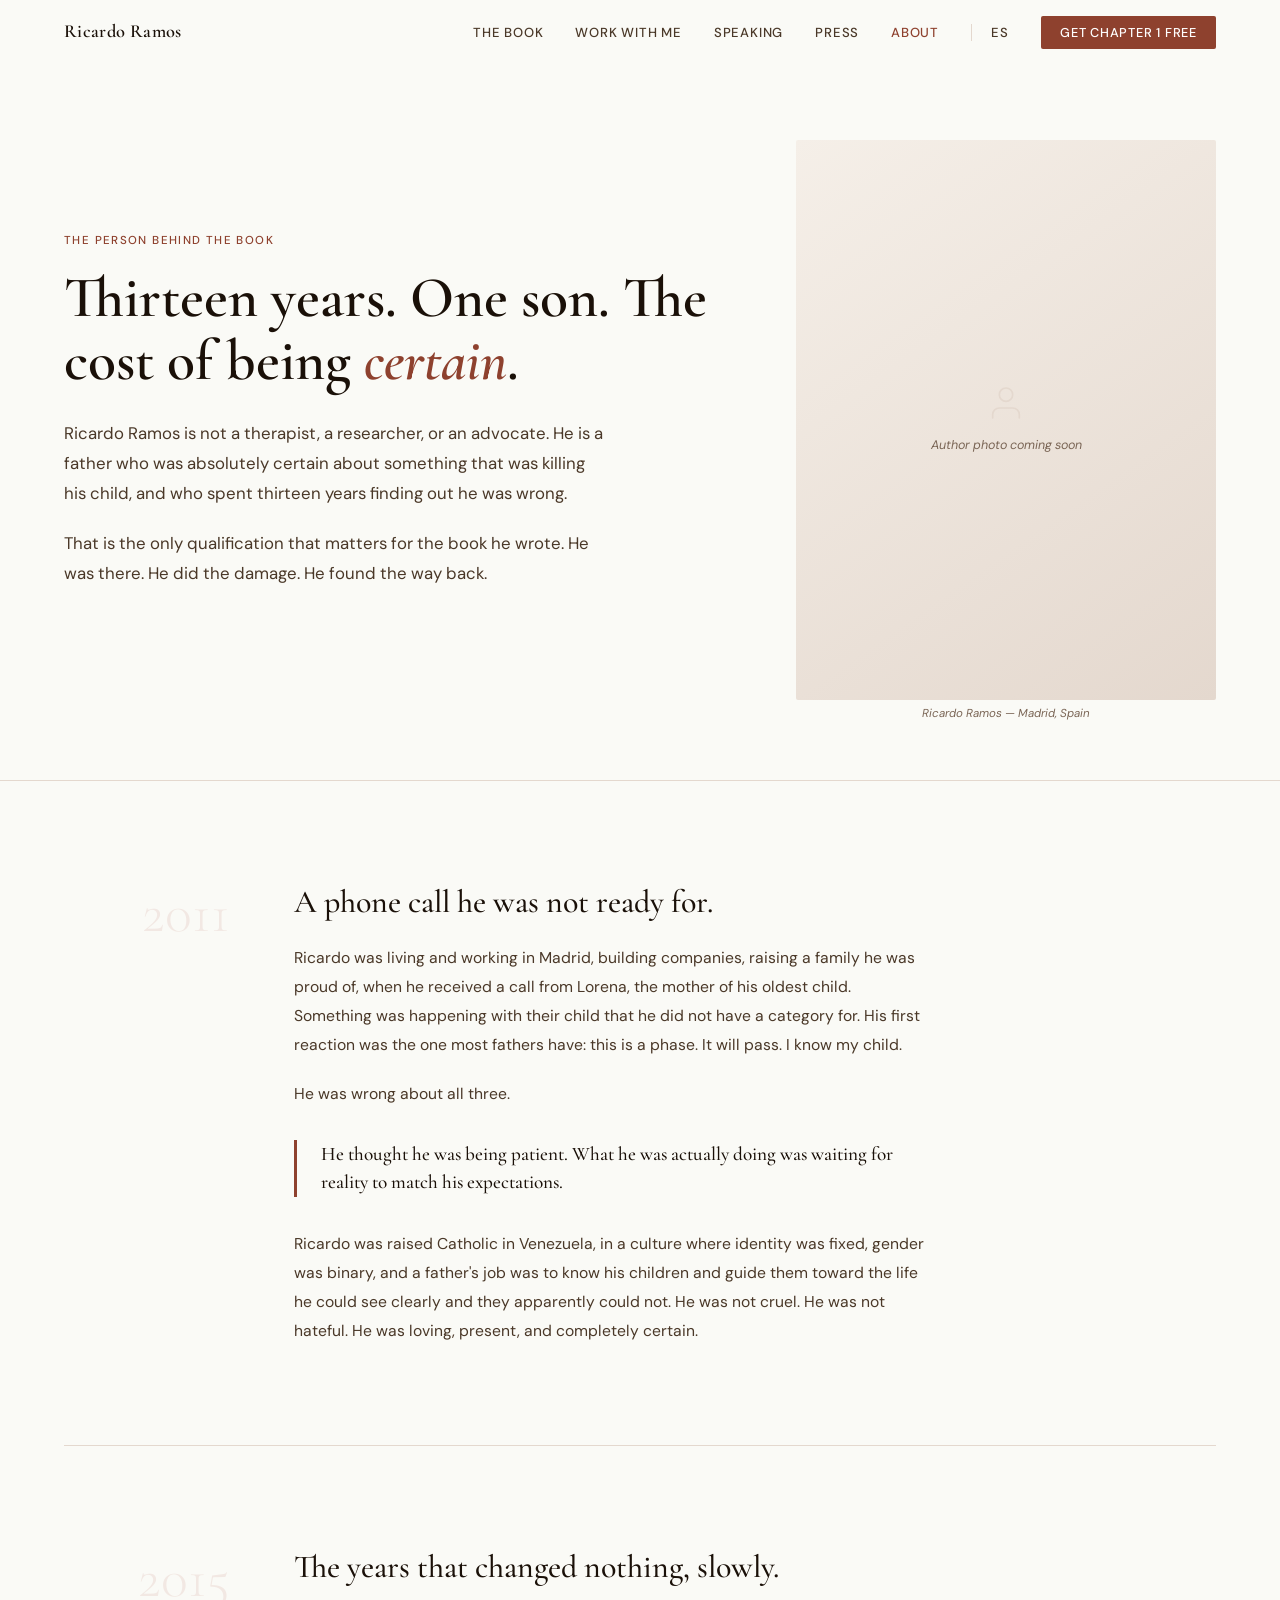
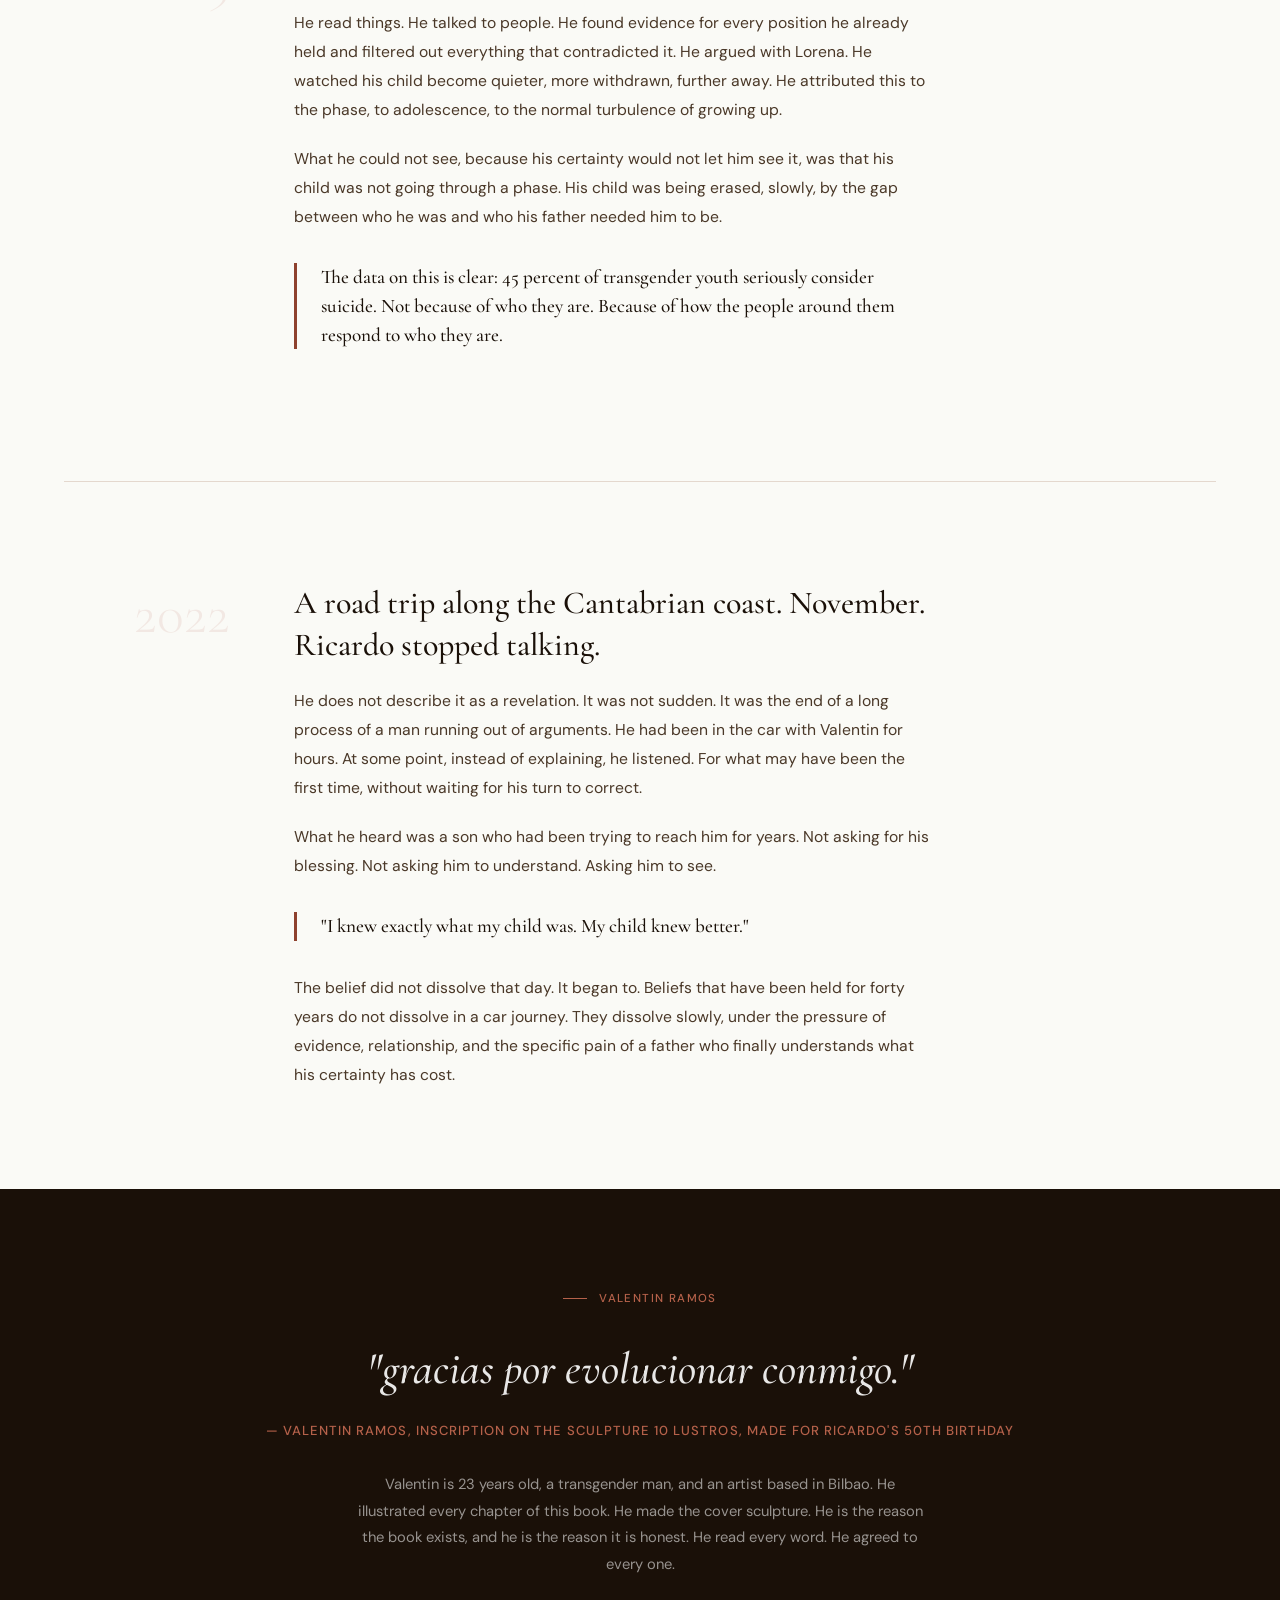
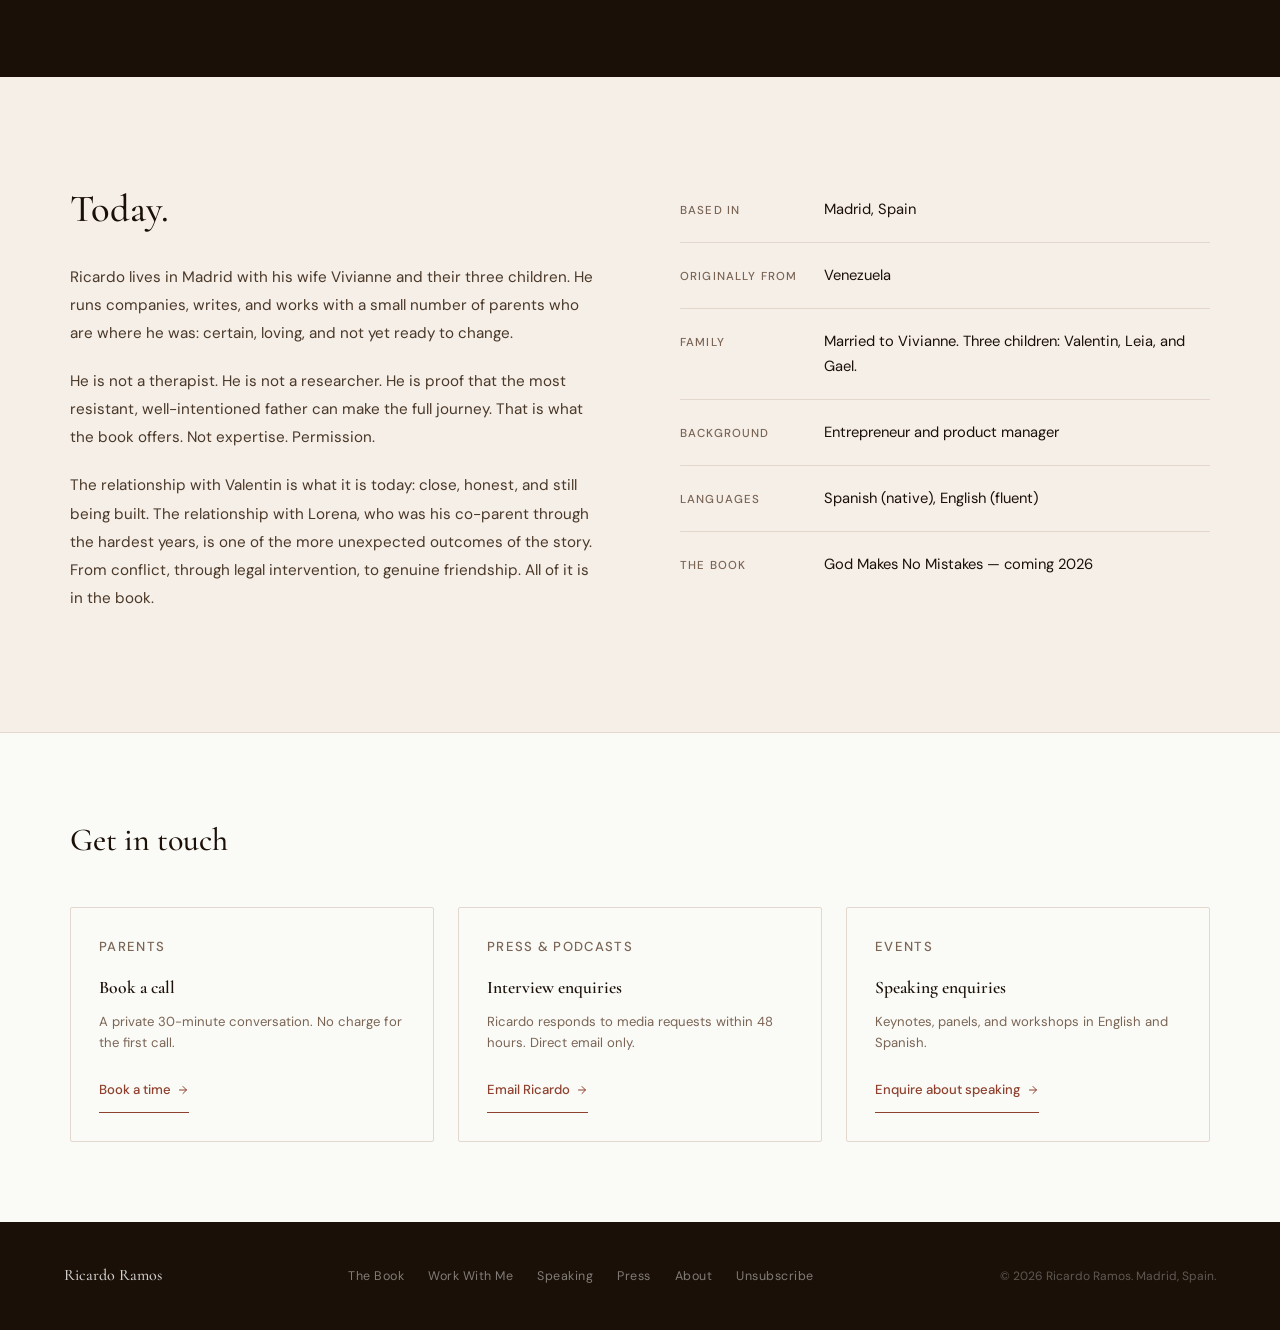
==== about.html @ dad86d25 "Update about.html" ====
<!DOCTYPE html>
<html lang="en">
<head>
  <meta charset="UTF-8" />
  <meta name="viewport" content="width=device-width, initial-scale=1.0" />
  <title>About — Ricardo Ramos</title>
  <meta name="description" content="Ricardo Ramos is a Venezuelan entrepreneur and author based in Madrid. Thirteen years. One son. The story of what it costs to be wrong about the person you love most." />
  <link rel="preconnect" href="https://fonts.googleapis.com" />
  <link rel="preconnect" href="https://fonts.gstatic.com" crossorigin />
  <link href="https://fonts.googleapis.com/css2?family=Cormorant+Garamond:ital,wght@0,300;0,400;0,500;0,600;0,700;1,300;1,400;1,600&family=DM+Sans:opsz,wght@9..40,300;9..40,400;9..40,500&display=swap" rel="stylesheet" />
  <link rel="stylesheet" href="/css/styles.css" />
  <!-- Open Graph -->
  <meta property="og:type" content="profile" />
  <meta property="og:url" content="https://ricardoramosauthor.com/about" />
  <meta property="og:title" content="About Ricardo Ramos — Thirteen years. One son. The cost of being certain." />
  <meta property="og:description" content="Ricardo Ramos is a Venezuelan entrepreneur and author based in Madrid. He spent thirteen years as a resistant father before becoming unconditionally supportive of his transgender son." />
  <meta property="og:image" content="https://ricardoramosauthor.com/og-image.jpg" />
  <meta name="twitter:card" content="summary_large_image" />
  <link rel="canonical" href="https://ricardoramosauthor.com/about" />
  <!-- Schema.org -->
  <script type="application/ld+json">
  {
    "@context": "https://schema.org",
    "@type": "ProfilePage",
    "mainEntity": {
      "@type": "Person",
      "@id": "https://ricardoramosauthor.com/#person",
      "name": "Ricardo Ramos",
      "jobTitle": "Author and Coach",
      "nationality": "Venezuelan",
      "birthPlace": { "@type": "Place", "name": "Venezuela" },
      "homeLocation": { "@type": "Place", "name": "Madrid, Spain" },
      "spouse": { "@type": "Person", "name": "Vivianne" },
      "children": [
        { "@type": "Person", "name": "Valentin Ramos", "description": "Transgender man, artist based in Bilbao" }
      ],
      "url": "https://ricardoramosauthor.com/",
      "email": "ricardo@ricardoramosauthor.com",
      "description": "Venezuelan entrepreneur and author based in Madrid. Former resistant father who spent thirteen years certain about his transgender son before transforming into an unconditionally supportive parent. Author of God Makes No Mistakes, forthcoming 2026.",
      "knowsAbout": ["transgender parenting", "parental acceptance", "family transformation", "identity", "coaching"],
      "knowsLanguage": ["Spanish", "English"],
      "hasOccupation": [
        { "@type": "Occupation", "name": "Author" },
        { "@type": "Occupation", "name": "Coach" },
        { "@type": "Occupation", "name": "Entrepreneur" }
      ]
    }
  }
  </script>
  <style>
    .about-hero {
      padding: 140px 5vw 80px;
      border-bottom: 1px solid var(--border);
      display: grid;
      grid-template-columns: 1fr 420px;
      gap: 5rem;
      align-items: center;
    }
    .about-hero h1 {
      font-family: var(--font-display);
      font-size: clamp(2.4rem, 4.5vw, 3.8rem);
      font-weight: 600;
      line-height: 1.1;
      color: var(--ink);
      margin-bottom: 1.5rem;
    }
    .about-hero h1 em { font-style: italic; color: var(--terra); }
    .about-hero .lead {
      font-size: 1.05rem;
      color: var(--ink-mid);
      line-height: 1.8;
      margin-bottom: 1.25rem;
      max-width: 540px;
    }
    .photo-wrap {
      position: relative;
    }
    .photo-placeholder {
      width: 100%;
      aspect-ratio: 3/4;
      background: linear-gradient(145deg, var(--cream) 0%, var(--border) 100%);
      border-radius: var(--radius);
      display: flex;
      flex-direction: column;
      align-items: center;
      justify-content: center;
      gap: 0.75rem;
    }
    .photo-placeholder svg { width: 40px; height: 40px; stroke: var(--border); stroke-width: 1; }
    .photo-placeholder p { font-size: 0.78rem; color: var(--ink-soft); font-style: italic; }
    .photo-caption {
      position: absolute;
      bottom: -1.5rem;
      left: 0; right: 0;
      text-align: center;
      font-size: 0.72rem;
      color: var(--ink-soft);
      font-style: italic;
    }

    /* ─── STORY SECTIONS ─── */
    .story-section { padding: 100px 5vw; }
    .story-section + .story-section { padding-top: 0; }
    .story-grid {
      display: grid;
      grid-template-columns: 160px 1fr;
      gap: 0 4rem;
      max-width: 860px;
    }
    .story-year {
      font-family: var(--font-display);
      font-size: 3.5rem;
      font-weight: 300;
      color: var(--terra-pale);
      line-height: 1;
      padding-top: 0.25rem;
      text-align: right;
    }
    .story-content h2 {
      font-family: var(--font-display);
      font-size: clamp(1.5rem, 2.5vw, 2rem);
      font-weight: 500;
      color: var(--ink);
      margin-bottom: 1.25rem;
      line-height: 1.3;
    }
    .story-content p {
      font-size: 0.98rem;
      color: var(--ink-mid);
      line-height: 1.85;
      margin-bottom: 1.25rem;
    }
    .story-content p:last-child { margin-bottom: 0; }
    .story-content .pull {
      font-family: var(--font-display);
      font-size: 1.2rem;
      font-weight: 500;
      color: var(--ink);
      line-height: 1.5;
      border-left: 3px solid var(--terra);
      padding-left: 1.5rem;
      margin: 2rem 0;
    }
    .story-divider { height: 1px; background: var(--border); margin: 0 5vw; }

    /* ─── VALENTIN SECTION ─── */
    .valentin-section {
      padding: 100px 5vw;
      background: var(--dark);
      color: #fff;
    }
    .valentin-inner { max-width: 760px; margin: 0 auto; text-align: center; }
    .valentin-label {
      font-size: 0.72rem;
      font-weight: 500;
      letter-spacing: 0.12em;
      text-transform: uppercase;
      color: var(--terra-light);
      margin-bottom: 2rem;
      display: flex; align-items: center; justify-content: center; gap: 0.75rem;
    }
    .valentin-label::before { content:''; width:24px; height:1px; background:var(--terra-light); }
    .valentin-section blockquote {
      font-family: var(--font-display);
      font-size: clamp(1.8rem, 3.5vw, 2.8rem);
      font-weight: 500;
      font-style: italic;
      color: rgba(255,255,255,0.9);
      line-height: 1.3;
      margin-bottom: 2rem;
    }
    .valentin-section blockquote cite {
      display: block;
      font-family: var(--font-body);
      font-size: 0.82rem;
      font-style: normal;
      font-weight: 500;
      letter-spacing: 0.08em;
      text-transform: uppercase;
      color: var(--terra-light);
      margin-top: 1.5rem;
    }
    .valentin-context {
      font-size: 0.92rem;
      color: rgba(255,255,255,0.55);
      line-height: 1.8;
      max-width: 580px;
      margin: 0 auto;
    }

    /* ─── TODAY ─── */
    .today-section { padding: 100px 5vw; background: var(--cream); }
    .today-grid {
      display: grid;
      grid-template-columns: 1fr 1fr;
      gap: 5rem;
      align-items: start;
    }
    .today-copy h2 {
      font-family: var(--font-display);
      font-size: clamp(1.8rem, 3vw, 2.6rem);
      font-weight: 500;
      color: var(--ink);
      margin-bottom: 1.25rem;
    }
    .today-copy p {
      font-size: 0.95rem;
      color: var(--ink-mid);
      line-height: 1.85;
      margin-bottom: 1.25rem;
    }
    .today-facts { display: flex; flex-direction: column; gap: 0; }
    .today-fact {
      padding: 1.25rem 0;
      border-bottom: 1px solid var(--border);
      display: grid;
      grid-template-columns: 120px 1fr;
      gap: 1.5rem;
      align-items: baseline;
    }
    .today-fact:last-child { border-bottom: none; }
    .fact-key {
      font-size: 0.72rem;
      font-weight: 500;
      letter-spacing: 0.1em;
      text-transform: uppercase;
      color: var(--ink-soft);
    }
    .fact-val { font-size: 0.92rem; color: var(--ink); }

    /* ─── CONTACT SECTION ─── */
    .contact-section { padding: 80px 5vw; border-top: 1px solid var(--border); }
    .contact-section h2 {
      font-family: var(--font-display);
      font-size: clamp(1.6rem, 2.5vw, 2.2rem);
      font-weight: 500;
      color: var(--ink);
      margin-bottom: 2.5rem;
    }
    .contact-grid { display: grid; grid-template-columns: repeat(3, 1fr); gap: 1.5rem; }
    .contact-card {
      padding: 1.75rem;
      border: 1.5px solid var(--border);
      border-radius: var(--radius);
      transition: border-color 0.2s;
    }
    .contact-card:hover { border-color: var(--terra); }
    .contact-card-label {
      font-size: 0.68rem;
      font-weight: 500;
      letter-spacing: 0.1em;
      text-transform: uppercase;
      color: var(--ink-soft);
      margin-bottom: 0.5rem;
    }
    .contact-card h3 {
      font-family: var(--font-display);
      font-size: 1.1rem;
      font-weight: 600;
      color: var(--ink);
      margin-bottom: 0.5rem;
    }
    .contact-card p {
      font-size: 0.82rem;
      color: var(--ink-soft);
      line-height: 1.6;
      margin-bottom: 1rem;
    }
    .contact-link {
      display: inline-flex;
      align-items: center;
      gap: 0.4rem;
      font-size: 0.82rem;
      font-weight: 500;
      color: var(--terra);
      border-bottom: 1px solid currentColor;
      padding-bottom: 1px;
      transition: gap 0.2s;
      min-height: 44px;
    }
    .contact-link:hover { gap: 0.7rem; }

    @media (max-width: 900px) {
      .about-hero { grid-template-columns: 1fr; }
      .photo-wrap { max-width: 320px; }
      .story-grid { grid-template-columns: 1fr; gap: 0.5rem; }
      .story-year { text-align: left; font-size: 2rem; }
      .today-grid, .contact-grid { grid-template-columns: 1fr; }
    }
  </style>
</head>
<body>

  <nav class="nav" id="main-nav" role="navigation">
    <a href="/" class="nav-logo">Ricardo Ramos</a>
    <ul class="nav-links">
      <li><a href="/book.html">The Book</a></li>
      <li><a href="/work-with-me.html">Work With Me</a></li>
      <li><a href="/speaking.html">Speaking</a></li>
      <li><a href="/press.html">Press</a></li>
      <li><a href="/about.html" class="active">About</a></li>
      <li><a href="https://es.ricardoramosauthor.com" class="nav-lang">ES</a></li>
      <li><a href="/book.html#chapter1" class="nav-cta">Get Chapter 1 Free</a></li>
    </ul>
    <button class="nav-hamburger" id="hamburger" aria-label="Open menu" aria-expanded="false">
      <span></span><span></span><span></span>
    </button>
  </nav>
  <div class="nav-mobile" id="mobile-nav">
    <a href="/book.html">The Book</a>
    <a href="/work-with-me.html">Work With Me</a>
    <a href="/speaking.html">Speaking</a>
    <a href="/press.html">Press</a>
    <a href="/about.html">About</a>
    <a href="/book.html#chapter1" class="mobile-cta">Get Chapter 1 Free</a>
    <a href="https://es.ricardoramosauthor.com" style="font-size:0.85rem;color:var(--ink-soft);letter-spacing:0.08em;text-transform:uppercase;">ES</a>
  </div>

  <!-- HERO -->
  <section class="about-hero" aria-labelledby="about-heading">
    <div class="reveal">
      <p class="eyebrow">The person behind the book</p>
      <h1 id="about-heading">Thirteen years. One son. The cost of being <em>certain</em>.</h1>
      <p class="lead">Ricardo Ramos is not a therapist, a researcher, or an advocate. He is a father who was absolutely certain about something that was killing his child, and who spent thirteen years finding out he was wrong.</p>
      <p class="lead">That is the only qualification that matters for the book he wrote. He was there. He did the damage. He found the way back.</p>
    </div>
    <div class="photo-wrap reveal reveal-delay-2">
      <div class="photo-placeholder" role="img" aria-label="Ricardo Ramos author photo — coming soon">
        <svg viewBox="0 0 24 24" fill="none" stroke-linecap="round" stroke-linejoin="round"><path d="M20 21v-2a4 4 0 0 0-4-4H8a4 4 0 0 0-4 4v2"/><circle cx="12" cy="7" r="4"/></svg>
        <p>Author photo coming soon</p>
      </div>
      <p class="photo-caption">Ricardo Ramos — Madrid, Spain</p>
    </div>
  </section>

  <!-- STORY: THE BEGINNING -->
  <section class="story-section" aria-label="Ricardo's story">
    <div class="container">
      <div class="story-grid">
        <div class="story-year reveal">2011</div>
        <div class="story-content reveal reveal-delay-1">
          <h2>A phone call he was not ready for.</h2>
          <p>Ricardo was living and working in Madrid, building companies, raising a family he was proud of, when he received a call from Lorena, the mother of his oldest child. Something was happening with their child that he did not have a category for. His first reaction was the one most fathers have: this is a phase. It will pass. I know my child.</p>
          <p>He was wrong about all three.</p>
          <div class="pull">He thought he was being patient. What he was actually doing was waiting for reality to match his expectations.</div>
          <p>Ricardo was raised Catholic in Venezuela, in a culture where identity was fixed, gender was binary, and a father's job was to know his children and guide them toward the life he could see clearly and they apparently could not. He was not cruel. He was not hateful. He was loving, present, and completely certain.</p>
        </div>
      </div>
    </div>
  </section>
  <div class="story-divider"></div>

  <!-- STORY: THE MIDDLE -->
  <section class="story-section">
    <div class="container">
      <div class="story-grid">
        <div class="story-year reveal">2015</div>
        <div class="story-content reveal reveal-delay-1">
          <h2>The years that changed nothing, slowly.</h2>
          <p>He read things. He talked to people. He found evidence for every position he already held and filtered out everything that contradicted it. He argued with Lorena. He watched his child become quieter, more withdrawn, further away. He attributed this to the phase, to adolescence, to the normal turbulence of growing up.</p>
          <p>What he could not see, because his certainty would not let him see it, was that his child was not going through a phase. His child was being erased, slowly, by the gap between who he was and who his father needed him to be.</p>
          <div class="pull">The data on this is clear: 45 percent of transgender youth seriously consider suicide. Not because of who they are. Because of how the people around them respond to who they are.</div>
        </div>
      </div>
    </div>
  </section>
  <div class="story-divider"></div>

  <!-- STORY: THE TURN -->
  <section class="story-section">
    <div class="container">
      <div class="story-grid">
        <div class="story-year reveal">2022</div>
        <div class="story-content reveal reveal-delay-1">
          <h2>A road trip along the Cantabrian coast. November. Ricardo stopped talking.</h2>
          <p>He does not describe it as a revelation. It was not sudden. It was the end of a long process of a man running out of arguments. He had been in the car with Valentin for hours. At some point, instead of explaining, he listened. For what may have been the first time, without waiting for his turn to correct.</p>
          <p>What he heard was a son who had been trying to reach him for years. Not asking for his blessing. Not asking him to understand. Asking him to see.</p>
          <div class="pull">"I knew exactly what my child was. My child knew better."</div>
          <p>The belief did not dissolve that day. It began to. Beliefs that have been held for forty years do not dissolve in a car journey. They dissolve slowly, under the pressure of evidence, relationship, and the specific pain of a father who finally understands what his certainty has cost.</p>
        </div>
      </div>
    </div>
  </section>

  <!-- VALENTIN -->
  <section class="valentin-section" aria-label="A note about Valentin">
    <div class="valentin-inner">
      <p class="valentin-label reveal">Valentin Ramos</p>
      <blockquote class="reveal reveal-delay-1">
        "gracias por evolucionar conmigo."
        <cite>— Valentin Ramos, inscription on the sculpture 10 Lustros, made for Ricardo's 50th birthday</cite>
      </blockquote>
      <p class="valentin-context reveal reveal-delay-2">Valentin is 23 years old, a transgender man, and an artist based in Bilbao. He illustrated every chapter of this book. He made the cover sculpture. He is the reason the book exists, and he is the reason it is honest. He read every word. He agreed to every one.</p>
    </div>
  </section>

  <!-- TODAY -->
  <section class="today-section" aria-labelledby="today-heading">
    <div class="container">
      <div class="today-grid">
        <div class="today-copy reveal">
          <h2 id="today-heading">Today.</h2>
          <p>Ricardo lives in Madrid with his wife Vivianne and their three children. He runs companies, writes, and works with a small number of parents who are where he was: certain, loving, and not yet ready to change.</p>
          <p>He is not a therapist. He is not a researcher. He is proof that the most resistant, well-intentioned father can make the full journey. That is what the book offers. Not expertise. Permission.</p>
          <p>The relationship with Valentin is what it is today: close, honest, and still being built. The relationship with Lorena, who was his co-parent through the hardest years, is one of the more unexpected outcomes of the story. From conflict, through legal intervention, to genuine friendship. All of it is in the book.</p>
        </div>
        <div class="today-facts reveal reveal-delay-1">
          <div class="today-fact">
            <span class="fact-key">Based in</span>
            <span class="fact-val">Madrid, Spain</span>
          </div>
          <div class="today-fact">
            <span class="fact-key">Originally from</span>
            <span class="fact-val">Venezuela</span>
          </div>
          <div class="today-fact">
            <span class="fact-key">Family</span>
            <span class="fact-val">Married to Vivianne. Three children: Valentin, Leia, and Gael.</span>
          </div>
          <div class="today-fact">
            <span class="fact-key">Background</span>
            <span class="fact-val">Entrepreneur and product manager</span>
          </div>
          <div class="today-fact">
            <span class="fact-key">Languages</span>
            <span class="fact-val">Spanish (native), English (fluent)</span>
          </div>
          <div class="today-fact">
            <span class="fact-key">The book</span>
            <span class="fact-val">God Makes No Mistakes — coming 2026</span>
          </div>
        </div>
      </div>
    </div>
  </section>

  <!-- CONTACT -->
  <section class="contact-section" aria-labelledby="contact-heading">
    <div class="container">
      <h2 class="reveal" id="contact-heading">Get in touch</h2>
      <div class="contact-grid">
        <div class="contact-card reveal">
          <p class="contact-card-label">Parents</p>
          <h3>Book a call</h3>
          <p>A private 30-minute conversation. No charge for the first call.</p>
          <a href="/work-with-me.html" class="contact-link">
            Book a time
            <svg width="12" height="12" viewBox="0 0 24 24" fill="none" stroke="currentColor" stroke-width="2" stroke-linecap="round" stroke-linejoin="round"><line x1="5" y1="12" x2="19" y2="12"/><polyline points="12 5 19 12 12 19"/></svg>
          </a>
        </div>
        <div class="contact-card reveal reveal-delay-1">
          <p class="contact-card-label">Press &amp; podcasts</p>
          <h3>Interview enquiries</h3>
          <p>Ricardo responds to media requests within 48 hours. Direct email only.</p>
          <a href="mailto:ricardo@ricardoramosauthor.com" class="contact-link">
            Email Ricardo
            <svg width="12" height="12" viewBox="0 0 24 24" fill="none" stroke="currentColor" stroke-width="2" stroke-linecap="round" stroke-linejoin="round"><line x1="5" y1="12" x2="19" y2="12"/><polyline points="12 5 19 12 12 19"/></svg>
          </a>
        </div>
        <div class="contact-card reveal reveal-delay-2">
          <p class="contact-card-label">Events</p>
          <h3>Speaking enquiries</h3>
          <p>Keynotes, panels, and workshops in English and Spanish.</p>
          <a href="/speaking.html#booking" class="contact-link">
            Enquire about speaking
            <svg width="12" height="12" viewBox="0 0 24 24" fill="none" stroke="currentColor" stroke-width="2" stroke-linecap="round" stroke-linejoin="round"><line x1="5" y1="12" x2="19" y2="12"/><polyline points="12 5 19 12 12 19"/></svg>
          </a>
        </div>
      </div>
    </div>
  </section>

  <footer>
    <span class="footer-brand">Ricardo Ramos</span>
    <ul class="footer-links">
      <li><a href="/book.html">The Book</a></li>
      <li><a href="/work-with-me.html">Work With Me</a></li>
      <li><a href="/speaking.html">Speaking</a></li>
      <li><a href="/press.html">Press</a></li>
      <li><a href="/about.html">About</a></li>
      <li><a href="/unsubscribe.html">Unsubscribe</a></li>
    </ul>
    <p class="footer-copy">© 2026 Ricardo Ramos. Madrid, Spain.</p>
  </footer>

  <script>
    const nav = document.getElementById('main-nav');
    window.addEventListener('scroll', () => { nav.classList.toggle('scrolled', window.scrollY > 40); }, { passive: true });
    const burger = document.getElementById('hamburger');
    const mobileNav = document.getElementById('mobile-nav');
    burger.addEventListener('click', () => {
      const open = burger.classList.toggle('open');
      mobileNav.classList.toggle('open', open);
      burger.setAttribute('aria-expanded', open);
      document.body.style.overflow = open ? 'hidden' : '';
    });
    mobileNav.querySelectorAll('a').forEach(l => { l.addEventListener('click', () => { burger.classList.remove('open'); mobileNav.classList.remove('open'); document.body.style.overflow = ''; }); });
    document.querySelectorAll('.reveal').forEach(el => {
      const ro = new IntersectionObserver(e => { e.forEach(x => { if (x.isIntersecting) { x.target.classList.add('visible'); ro.unobserve(x.target); } }); }, { threshold: 0.1 });
      ro.observe(el);
    });
  </script>
</body>
</html>
---- css/styles.css ----
/* ─── TOKENS ──────────────────────────────────────────────── */
:root {
  --bg:          #FAFAF6;
  --dark:        #1A1008;
  --dark-mid:    #2C1A0E;
  --terra:       #8E412E;
  --terra-light: #B5614A;
  --terra-pale:  #F2E8E3;
  --ink:         #1A1008;
  --ink-mid:     #4A3828;
  --ink-soft:    #7A6555;
  --border:      #E4D8CE;
  --cream:       #F5EFE8;
  --font-display: 'Cormorant Garamond', Georgia, serif;
  --font-body:    'DM Sans', system-ui, sans-serif;
  --ease: cubic-bezier(0.22, 1, 0.36, 1);
  --radius: 2px;
}

/* ─── RESET ───────────────────────────────────────────────── */
*, *::before, *::after { box-sizing: border-box; margin: 0; padding: 0; }
html { scroll-behavior: smooth; }
body {
  background: var(--bg);
  color: var(--ink);
  font-family: var(--font-body);
  font-size: 16px;
  line-height: 1.7;
  -webkit-font-smoothing: antialiased;
}
img { max-width: 100%; display: block; }
a { color: inherit; text-decoration: none; }

/* ─── UTILITY ─────────────────────────────────────────────── */
.container { width: min(1140px, 92vw); margin-inline: auto; }
.section-label {
  font-size: 0.72rem; font-weight: 500; letter-spacing: 0.12em;
  text-transform: uppercase; color: var(--terra); margin-bottom: 1rem;
  display: flex; align-items: center; gap: 0.75rem;
}
.section-label::before {
  content: ''; display: block; width: 24px; height: 1px; background: var(--terra);
}
.eyebrow {
  font-size: 0.72rem; font-weight: 500; letter-spacing: 0.12em;
  text-transform: uppercase; color: var(--terra); margin-bottom: 1rem;
}

/* ─── SCROLL REVEAL ───────────────────────────────────────── */
.reveal { opacity: 0; transform: translateY(28px); transition: opacity 0.8s var(--ease), transform 0.8s var(--ease); }
.reveal.visible { opacity: 1; transform: none; }
.reveal-delay-1 { transition-delay: 0.1s; }
.reveal-delay-2 { transition-delay: 0.2s; }
.reveal-delay-3 { transition-delay: 0.3s; }
.reveal-delay-4 { transition-delay: 0.4s; }

/* ─── NAV ─────────────────────────────────────────────────── */
.nav {
  position: fixed; top: 0; left: 0; right: 0; z-index: 100;
  padding: 0 5vw; height: 64px;
  display: flex; align-items: center; justify-content: space-between;
  transition: background 0.4s var(--ease), box-shadow 0.4s var(--ease);
}
.nav.scrolled {
  background: rgba(250, 250, 246, 0.96);
  backdrop-filter: blur(12px);
  box-shadow: 0 1px 0 var(--border);
}
.nav-logo {
  font-family: var(--font-display); font-size: 1.15rem; font-weight: 600;
  letter-spacing: 0.02em; color: var(--ink); transition: color 0.2s;
}
.nav-logo:hover { color: var(--terra); }
.nav-links { display: flex; align-items: center; gap: 2rem; list-style: none; }
.nav-links a {
  font-size: 0.82rem; font-weight: 500; letter-spacing: 0.06em;
  text-transform: uppercase; color: var(--ink-mid); transition: color 0.2s;
}
.nav-links a:hover, .nav-links a.active { color: var(--terra); }
.nav-lang {
  font-size: 0.75rem; font-weight: 500; letter-spacing: 0.08em;
  text-transform: uppercase; color: var(--ink-soft);
  border-left: 1px solid var(--border); padding-left: 1.2rem; transition: color 0.2s;
}
.nav-lang:hover { color: var(--terra); }
.nav-cta {
  background: var(--terra); color: #fff !important;
  padding: 0.5rem 1.2rem; border-radius: var(--radius);
  font-size: 0.8rem !important; letter-spacing: 0.06em;
  transition: background 0.2s !important;
}
.nav-cta:hover { background: var(--terra-light) !important; color: #fff !important; }
.nav-hamburger {
  display: none; flex-direction: column; gap: 5px;
  cursor: pointer; background: none; border: none; padding: 4px;
}
.nav-hamburger span {
  display: block; width: 24px; height: 1.5px; background: var(--ink);
  transition: transform 0.3s var(--ease), opacity 0.3s;
}
.nav-hamburger.open span:nth-child(1) { transform: translateY(6.5px) rotate(45deg); }
.nav-hamburger.open span:nth-child(2) { opacity: 0; }
.nav-hamburger.open span:nth-child(3) { transform: translateY(-6.5px) rotate(-45deg); }
.nav-mobile {
  display: none; position: fixed; inset: 64px 0 0 0;
  background: var(--bg); z-index: 99;
  flex-direction: column; align-items: center; justify-content: center;
  gap: 2.5rem; opacity: 0; pointer-events: none;
  transition: opacity 0.3s var(--ease);
}
.nav-mobile.open { opacity: 1; pointer-events: all; }
.nav-mobile a {
  font-family: var(--font-display); font-size: 2rem; font-weight: 500;
  color: var(--ink); transition: color 0.2s;
}
.nav-mobile a:hover { color: var(--terra); }
.nav-mobile .mobile-cta {
  background: var(--terra); color: #fff;
  padding: 0.75rem 2rem; border-radius: var(--radius);
  font-family: var(--font-body); font-size: 0.85rem; font-weight: 500;
  letter-spacing: 0.06em; text-transform: uppercase;
}

/* ─── PAGE HERO ───────────────────────────────────────────── */
.page-hero {
  padding: 140px 5vw 80px; background: var(--bg);
  border-bottom: 1px solid var(--border);
}
.page-hero-inner { max-width: 760px; }
.page-hero h1 {
  font-family: var(--font-display); font-size: clamp(2.4rem, 4.5vw, 4rem);
  font-weight: 600; line-height: 1.15; color: var(--ink); margin-bottom: 1.5rem;
}
.page-hero h1 em { font-style: italic; color: var(--terra); }
.page-hero .lead {
  font-size: 1.1rem; color: var(--ink-mid); line-height: 1.75; max-width: 600px;
}

/* ─── BUTTONS ─────────────────────────────────────────────── */
.btn-primary {
  display: inline-flex; align-items: center; gap: 0.5rem;
  background: var(--terra); color: #fff;
  padding: 0.85rem 1.8rem; border-radius: var(--radius);
  font-size: 0.85rem; font-weight: 500; letter-spacing: 0.05em;
  transition: background 0.2s, transform 0.2s; min-height: 44px; border: none; cursor: pointer;
}
.btn-primary:hover { background: var(--terra-light); transform: translateY(-1px); }
.btn-primary:disabled { opacity: 0.6; cursor: not-allowed; transform: none; }
.btn-secondary {
  display: inline-flex; align-items: center; gap: 0.5rem;
  color: var(--ink-mid); font-size: 0.85rem; font-weight: 500;
  letter-spacing: 0.04em; padding: 0.85rem 0;
  border-bottom: 1px solid var(--border); min-height: 44px;
  transition: color 0.2s, border-color 0.2s; background: none;
  cursor: pointer;
}
.btn-secondary:hover { color: var(--terra); border-color: var(--terra); }
.btn-link {
  display: inline-flex; align-items: center; gap: 0.4rem;
  font-size: 0.85rem; font-weight: 500; color: var(--terra);
  letter-spacing: 0.03em; border-bottom: 1px solid currentColor;
  padding-bottom: 2px; transition: gap 0.2s;
}
.btn-link:hover { gap: 0.7rem; }

/* ─── FORMS ───────────────────────────────────────────────── */
.form-group { display: flex; flex-direction: column; gap: 0.35rem; margin-bottom: 1rem; }
.form-group label {
  font-size: 0.72rem; font-weight: 500; letter-spacing: 0.08em;
  text-transform: uppercase; color: var(--ink-mid);
}
.form-group input,
.form-group select,
.form-group textarea {
  padding: 0 1rem; height: 48px; border: 1.5px solid var(--border);
  border-radius: var(--radius); background: #fff;
  font-family: var(--font-body); font-size: 0.92rem; color: var(--ink);
  appearance: none; transition: border-color 0.2s, box-shadow 0.2s;
  min-height: 44px;
}
.form-group textarea { height: auto; padding: 0.75rem 1rem; resize: vertical; min-height: 100px; }
.form-group select {
  background-image: url("data:image/svg+xml,%3Csvg xmlns='http://www.w3.org/2000/svg' width='12' height='12' viewBox='0 0 24 24' fill='none' stroke='%237A6555' stroke-width='2' stroke-linecap='round' stroke-linejoin='round'%3E%3Cpolyline points='6 9 12 15 18 9'%3E%3C/polyline%3E%3C/svg%3E");
  background-repeat: no-repeat; background-position: right 1rem center; padding-right: 2.5rem; cursor: pointer;
}
.form-group input:focus, .form-group select:focus, .form-group textarea:focus {
  outline: none; border-color: var(--terra); box-shadow: 0 0 0 3px rgba(142,65,46,0.1);
}
.form-group input.error, .form-group select.error { border-color: #c0392b; }
.field-error { font-size: 0.72rem; color: #c0392b; display: none; margin-top: 0.25rem; }
.field-error.show { display: block; }
.form-row { display: grid; grid-template-columns: 1fr 1fr; gap: 1rem; }
.form-submit {
  width: 100%; height: 52px; background: var(--terra); color: #fff;
  border: none; border-radius: var(--radius); font-family: var(--font-body);
  font-size: 0.88rem; font-weight: 500; letter-spacing: 0.06em;
  cursor: pointer; transition: background 0.2s, transform 0.2s;
  display: flex; align-items: center; justify-content: center; gap: 0.6rem;
  min-height: 44px; margin-top: 0.5rem;
}
.form-submit:hover { background: var(--terra-light); transform: translateY(-1px); }
.form-submit:disabled { opacity: 0.6; cursor: not-allowed; transform: none; }
.form-submit .spinner {
  width: 16px; height: 16px; border: 2px solid rgba(255,255,255,0.3);
  border-top-color: #fff; border-radius: 50%; animation: spin 0.7s linear infinite; display: none;
}
.form-submit.loading .spinner { display: block; }
.form-submit.loading .btn-text { display: none; }
@keyframes spin { to { transform: rotate(360deg); } }
.form-fine { font-size: 0.78rem; color: var(--ink-soft); text-align: center; margin-top: 0.75rem; }
.form-success {
  display: none; padding: 2rem; background: #f0faf4;
  border: 1px solid #a8d5b5; border-radius: var(--radius); text-align: center;
}
.form-success.show { display: block; }
.form-success-icon {
  width: 48px; height: 48px; border-radius: 50%; background: #d4edda;
  display: flex; align-items: center; justify-content: center; margin: 0 auto 1rem;
}
.form-success-icon svg { width: 22px; height: 22px; stroke: #28a745; fill: none; stroke-width: 2.5; }
.form-success h3 { font-family: var(--font-display); font-size: 1.4rem; font-weight: 600; color: var(--ink); margin-bottom: 0.5rem; }
.form-success p { font-size: 0.9rem; color: var(--ink-mid); }
.form-error {
  display: none; padding: 0.75rem 1rem; background: #fdf2f2;
  border: 1px solid #f5c6cb; border-radius: var(--radius);
  font-size: 0.85rem; color: #721c24; margin-bottom: 1rem;
}
.form-error.show { display: block; }
.email-suggest { 
  font-size: 0.78rem; color: var(--terra); cursor: pointer; 
  display: none; margin-top: 0.3rem; 
  padding: 0.35rem 0.6rem;
  background: var(--terra-pale);
  border-radius: var(--radius);
  border: 1px solid rgba(142,65,46,0.2);
}
.email-suggest.show { display: inline-block; }

/* ─── FOOTER ──────────────────────────────────────────────── */
footer {
  background: var(--dark); color: rgba(255,255,255,0.5);
  padding: 2.5rem 5vw;
  display: flex; align-items: center; justify-content: space-between;
  flex-wrap: wrap; gap: 1rem; font-size: 0.8rem;
}
.footer-brand {
  font-family: var(--font-display); font-size: 1rem;
  color: rgba(255,255,255,0.8); font-weight: 500;
}
.footer-links { display: flex; gap: 1.5rem; list-style: none; flex-wrap: wrap; }
.footer-links a { color: rgba(255,255,255,0.45); font-size: 0.78rem; letter-spacing: 0.04em; transition: color 0.2s; }
.footer-links a:hover { color: var(--terra-light); }
.footer-copy { font-size: 0.75rem; color: rgba(255,255,255,0.3); }

/* ─── NAV OVER DARK HERO ──────────────────────────────────── */
/* Applied to pages where the hero background is dark (index, speaking) */
.nav.hero-dark:not(.scrolled) .nav-logo { color: rgba(255,255,255,0.9); }
.nav.hero-dark:not(.scrolled) .nav-links a:not(.nav-cta) { color: rgba(255,255,255,0.7); }
.nav.hero-dark:not(.scrolled) .nav-links a:not(.nav-cta):hover { color: #fff; }
.nav.hero-dark:not(.scrolled) .nav-lang {
  color: rgba(255,255,255,0.4);
  border-left-color: rgba(255,255,255,0.15);
}
.nav.hero-dark:not(.scrolled) .nav-hamburger span { background: rgba(255,255,255,0.85); }

/* ─── RESPONSIVE ──────────────────────────────────────────── */
@media (max-width: 900px) {
  .nav-links { display: none; }
  .nav-hamburger { display: flex; }
  .nav-mobile { display: flex; }
  .form-row { grid-template-columns: 1fr; }
  footer { flex-direction: column; align-items: flex-start; gap: 1.5rem; }
}
@media (max-width: 600px) {
  .page-hero h1 { font-size: clamp(1.9rem, 7vw, 2.4rem); }
}
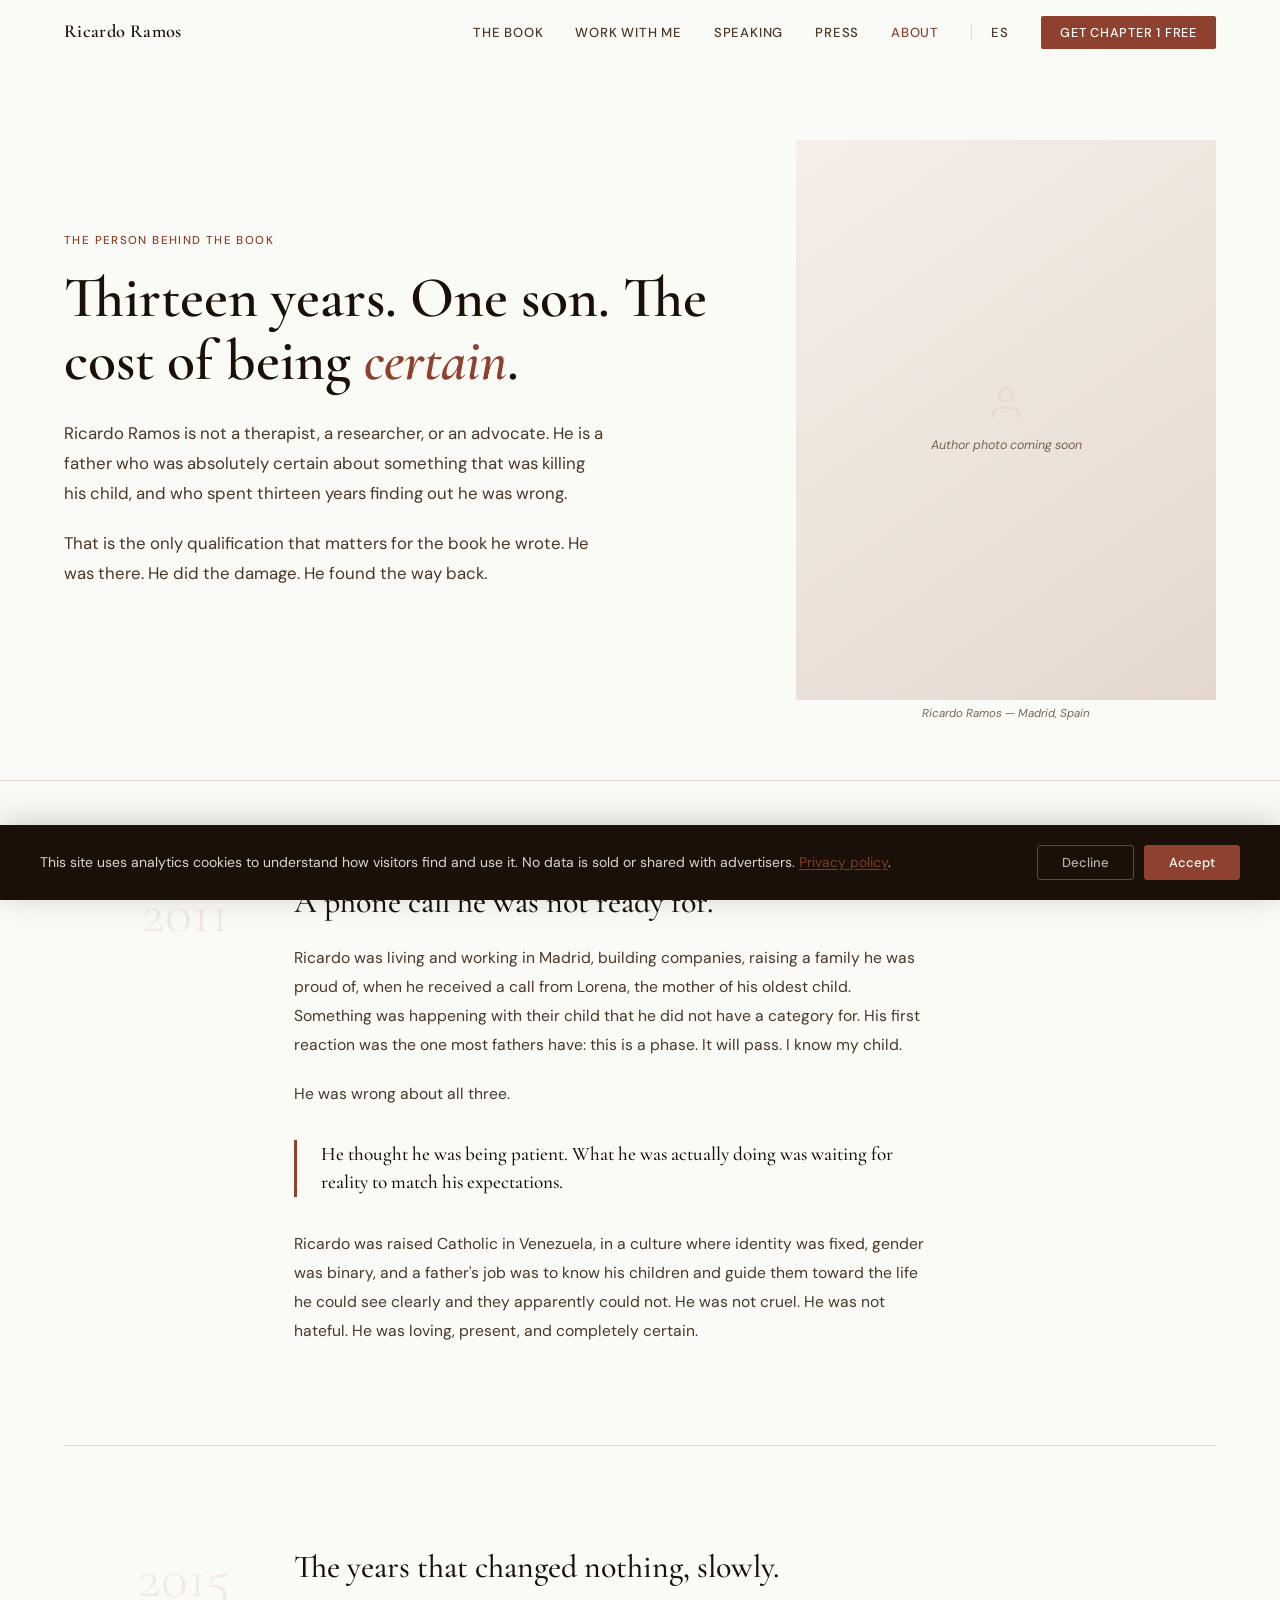
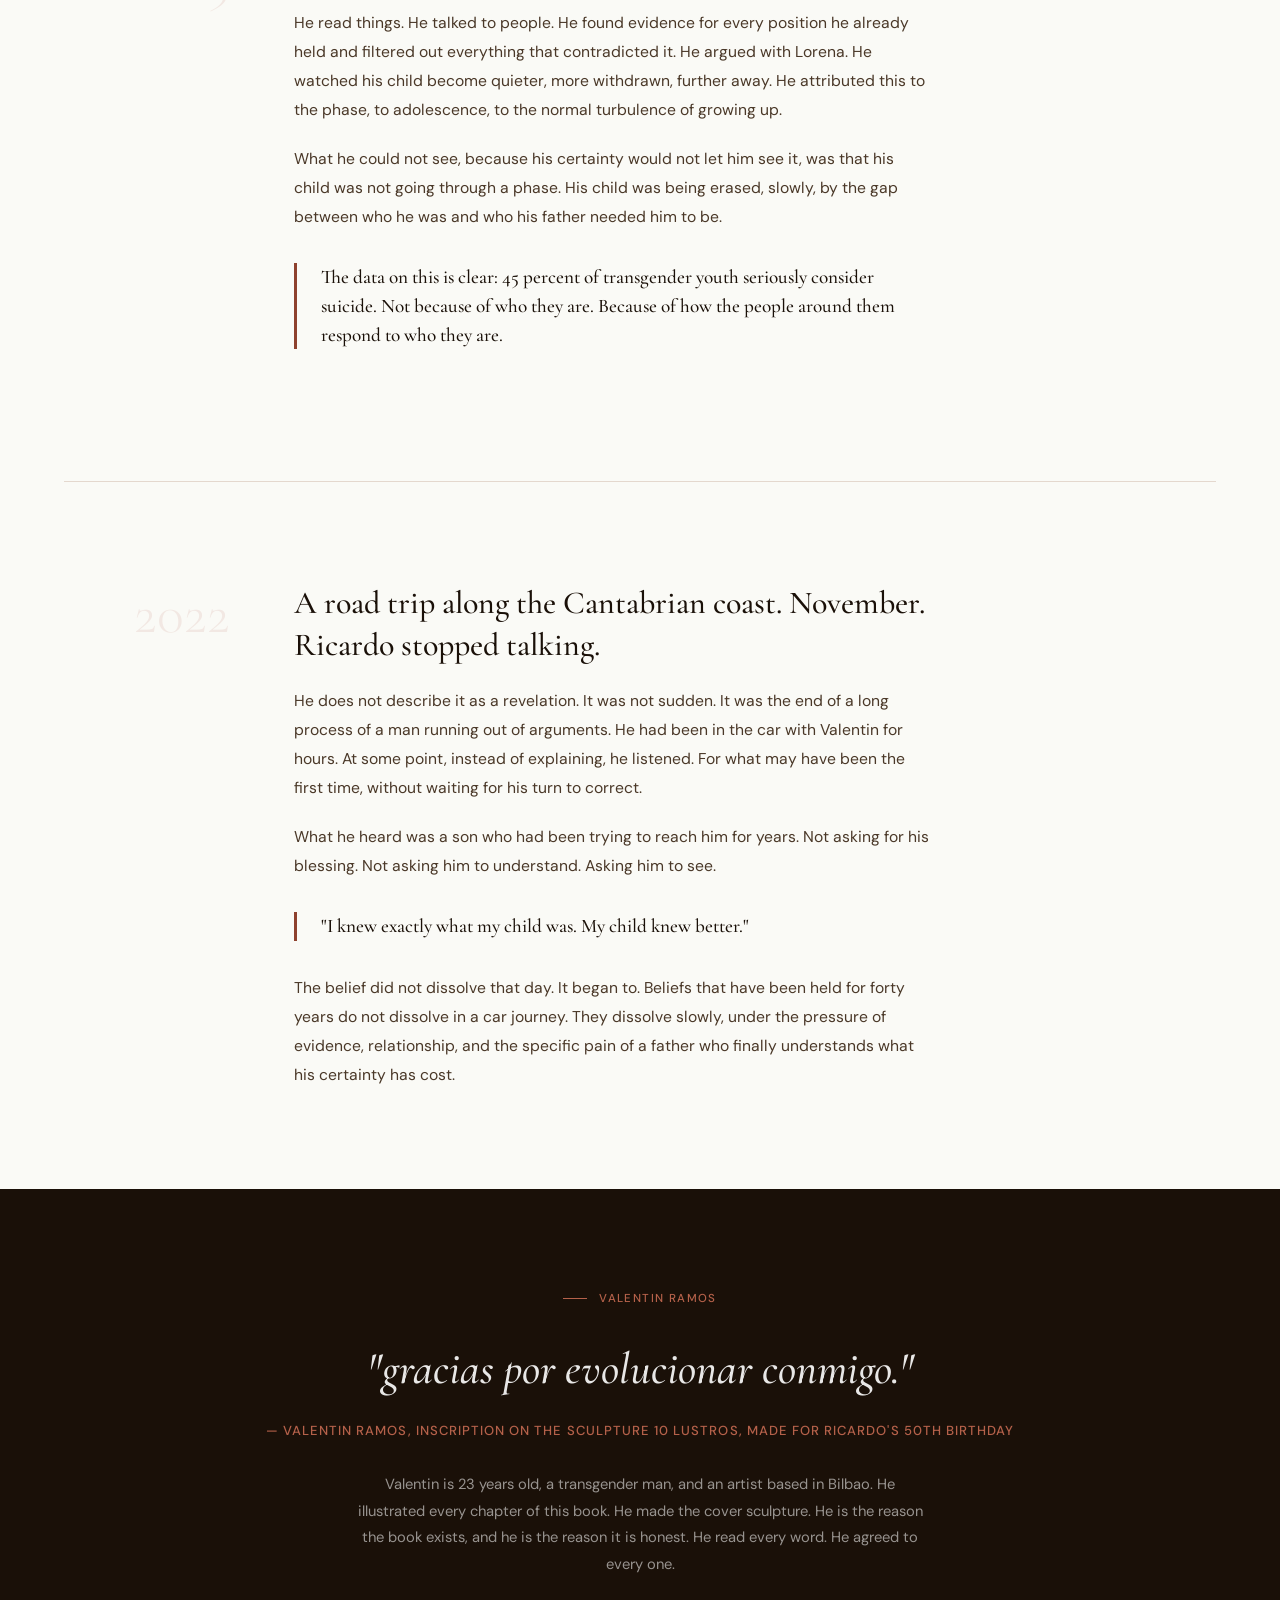
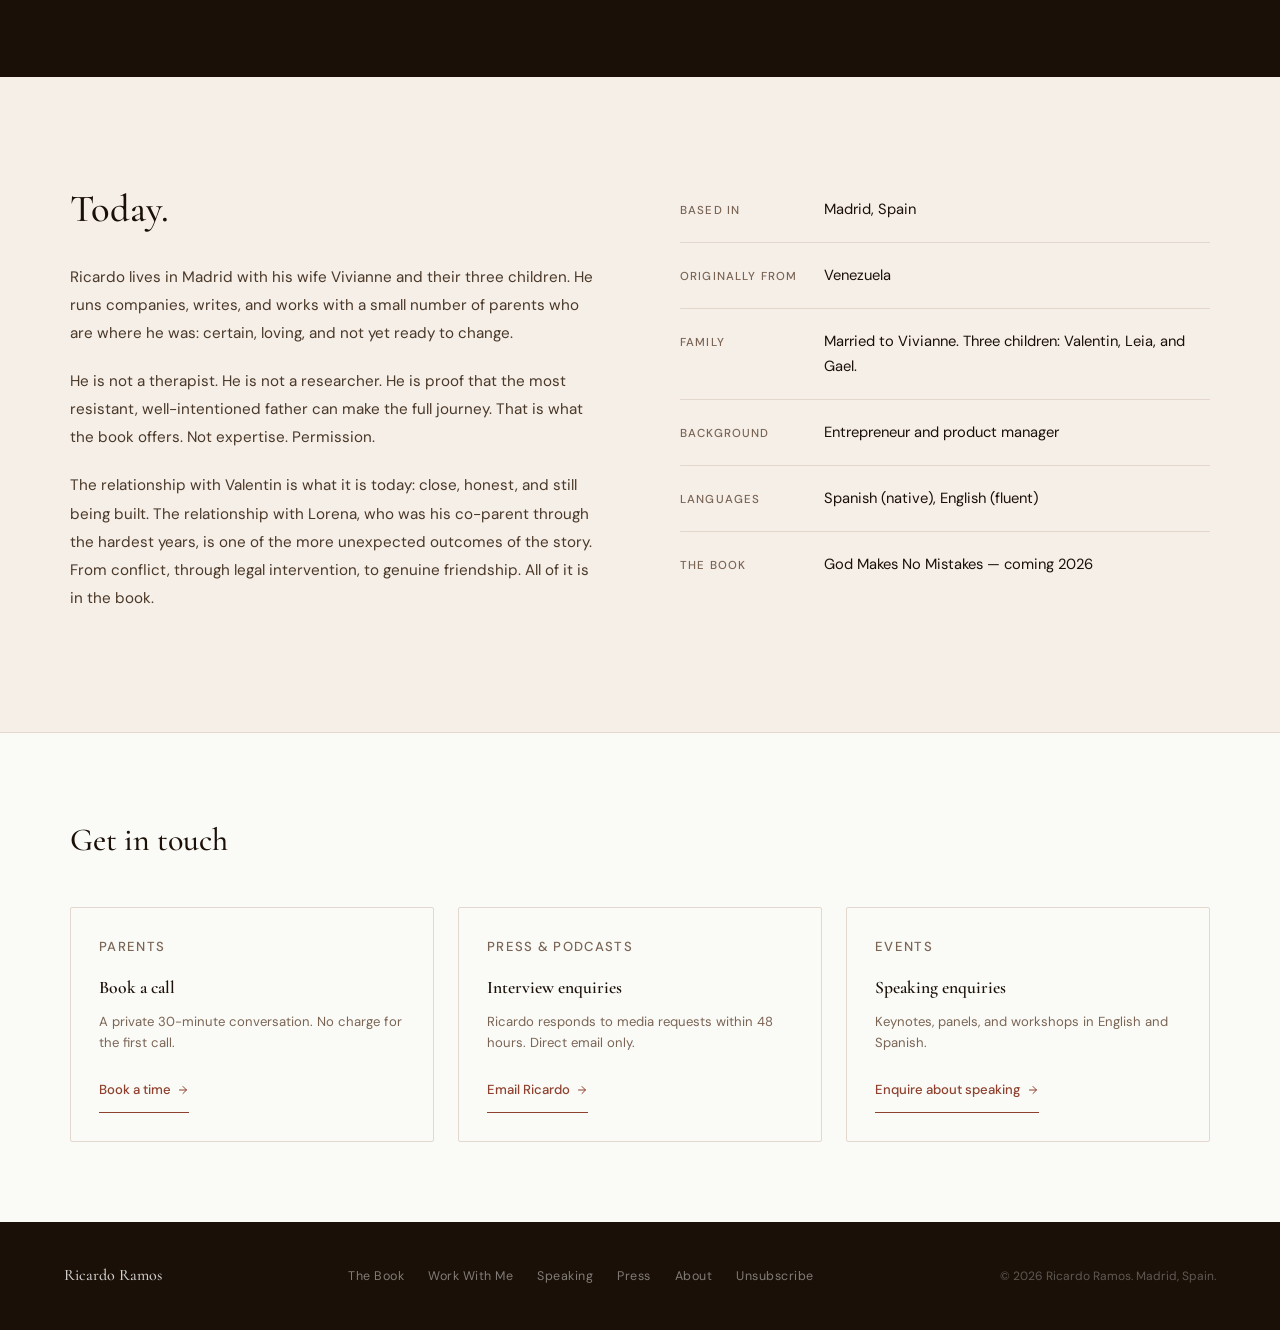
==== commit a5abd1d3: "Update about.html GDPR cookies consent included" ====
--- a/about.html
+++ b/about.html
@@ -289,8 +289,124 @@
     }
   </style>
 </head>
+  <!-- GDPR CONSENT BANNER -->
+<style>
+  #consent-banner {
+    position: fixed;
+    bottom: 0;
+    left: 0;
+    right: 0;
+    background: var(--dark, #1A1008);
+    color: var(--bg, #FAFAF6);
+    padding: 20px 40px;
+    display: flex;
+    align-items: center;
+    justify-content: space-between;
+    gap: 24px;
+    z-index: 9999;
+    font-family: 'DM Sans', sans-serif;
+    font-size: 14px;
+    line-height: 1.6;
+    box-shadow: 0 -4px 32px rgba(0,0,0,0.18);
+    transform: translateY(100%);
+    transition: transform 0.4s cubic-bezier(0.16, 1, 0.3, 1);
+  }
+  #consent-banner.visible { transform: translateY(0); }
+  #consent-banner p { margin: 0; flex: 1; opacity: 0.85; }
+  #consent-banner a { color: var(--terra, #8E412E); text-decoration: underline; text-underline-offset: 2px; }
+  .consent-buttons { display: flex; gap: 10px; flex-shrink: 0; }
+  .consent-btn {
+    padding: 10px 24px;
+    border-radius: 3px;
+    font-family: 'DM Sans', sans-serif;
+    font-size: 13px;
+    font-weight: 500;
+    cursor: pointer;
+    transition: opacity 0.2s;
+    line-height: 1;
+  }
+  .consent-btn:hover { opacity: 0.8; }
+  .consent-accept { background: var(--terra, #8E412E); color: #fff; border: 1px solid var(--terra, #8E412E); }
+  .consent-decline { background: transparent; color: rgba(250,250,246,0.7); border: 1px solid rgba(250,250,246,0.25); }
+  @media (max-width: 640px) {
+    #consent-banner { flex-direction: column; align-items: flex-start; padding: 20px 24px; gap: 16px; }
+    .consent-buttons { width: 100%; }
+    .consent-btn { flex: 1; text-align: center; padding: 12px 16px; }
+  }
+</style>
+
+<div id="consent-banner" role="dialog" aria-label="Cookie consent">
+  <p>
+    This site uses analytics cookies to understand how visitors find and use it.
+    No data is sold or shared with advertisers.
+    <a href="/privacy.html" target="_blank" rel="noopener">Privacy policy</a>.
+  </p>
+  <div class="consent-buttons">
+    <button class="consent-btn consent-decline" id="consent-decline">Decline</button>
+    <button class="consent-btn consent-accept" id="consent-accept">Accept</button>
+  </div>
+</div>
+
+<script>
+  (function () {
+    var GTM_ID = 'GTM-TWHP7VLN';
+    var COOKIE_NAME = 'ric_consent';
+    var COOKIE_DAYS = 365;
+
+    function setCookie(name, value, days) {
+      var expires = new Date(Date.now() + days * 864e5).toUTCString();
+      document.cookie = name + '=' + encodeURIComponent(value) +
+        '; expires=' + expires + '; path=/; SameSite=Lax; Secure';
+    }
+
+    function getCookie(name) {
+      return document.cookie.split('; ').reduce(function (r, v) {
+        var parts = v.split('=');
+        return parts[0] === name ? decodeURIComponent(parts[1]) : r;
+      }, null);
+    }
+
+    function loadGTM(id) {
+      window.dataLayer = window.dataLayer || [];
+      window.dataLayer.push({ 'gtm.start': new Date().getTime(), event: 'gtm.js' });
+      var s = document.createElement('script');
+      s.async = true;
+      s.src = 'https://www.googletagmanager.com/gtm.js?id=' + id;
+      document.head.appendChild(s);
+    }
+
+    function hideBanner() {
+      var banner = document.getElementById('consent-banner');
+      if (!banner) return;
+      banner.style.transform = 'translateY(100%)';
+      setTimeout(function () { banner.style.display = 'none'; }, 420);
+    }
+
+    var consent = getCookie(COOKIE_NAME);
+    if (consent === 'accepted') { loadGTM(GTM_ID); return; }
+    if (consent === 'declined') { return; }
+
+    var banner = document.getElementById('consent-banner');
+    if (banner) { setTimeout(function () { banner.classList.add('visible'); }, 700); }
+
+    document.getElementById('consent-accept').addEventListener('click', function () {
+      setCookie(COOKIE_NAME, 'accepted', COOKIE_DAYS);
+      loadGTM(GTM_ID);
+      hideBanner();
+    });
+
+    document.getElementById('consent-decline').addEventListener('click', function () {
+      setCookie(COOKIE_NAME, 'declined', COOKIE_DAYS);
+      hideBanner();
+    });
+  })();
+</script>
+<!-- END GDPR CONSENT BANNER -->
 <body>
-
+  <!-- Google Tag Manager (noscript) -->
+<noscript><iframe src="https://www.googletagmanager.com/ns.html?id=GTM-TWHP7VLN"
+height="0" width="0" style="display:none;visibility:hidden"></iframe></noscript>
+<!-- End Google Tag Manager (noscript) -->
   <nav class="nav" id="main-nav" role="navigation">
     <a href="/" class="nav-logo">Ricardo Ramos</a>
     <ul class="nav-links">
--- a/css/styles.css
+++ b/css/styles.css
@@ -32,7 +32,7 @@
 a { color: inherit; text-decoration: none; }
 
 /* ─── UTILITY ─────────────────────────────────────────────── */
-.container { width: min(1140px, 92vw); margin-inline: auto; }
+.container { width: min(1140px, 100%); margin-inline: auto; }
 .section-label {
   font-size: 0.72rem; font-weight: 500; letter-spacing: 0.12em;
   text-transform: uppercase; color: var(--terra); margin-bottom: 1rem;
@@ -169,14 +169,11 @@
   font-size: 0.72rem; font-weight: 500; letter-spacing: 0.08em;
   text-transform: uppercase; color: var(--ink-mid);
 }
-.form-group input,
+.form-group input:not([type="checkbox"]):not([type="radio"]),
 .form-group select,
 .form-group textarea {
   padding: 0 1rem; height: 48px; border: 1.5px solid var(--border);
-  border-radius: var(--radius); background: #fff;
-  font-family: var(--font-body); font-size: 0.92rem; color: var(--ink);
-  appearance: none; transition: border-color 0.2s, box-shadow 0.2s;
-  min-height: 44px;
+  width: 100%; box-sizing: border-box; appearance: none; transition: border-color 0.2s, box-shadow 0.2s;
 }
 .form-group textarea { height: auto; padding: 0.75rem 1rem; resize: vertical; min-height: 100px; }
 .form-group select {
@@ -189,7 +186,7 @@
 .form-group input.error, .form-group select.error { border-color: #c0392b; }
 .field-error { font-size: 0.72rem; color: #c0392b; display: none; margin-top: 0.25rem; }
 .field-error.show { display: block; }
-.form-row { display: grid; grid-template-columns: 1fr 1fr; gap: 1rem; }
+.form-row { display: grid; grid-template-columns: minmax(0, 1fr) minmax(0, 1fr); gap: 1rem; }
 .form-submit {
   width: 100%; height: 52px; background: var(--terra); color: #fff;
   border: none; border-radius: var(--radius); font-family: var(--font-body);
@@ -264,13 +261,59 @@
 .nav.hero-dark:not(.scrolled) .nav-hamburger span { background: rgba(255,255,255,0.85); }
 
 /* ─── RESPONSIVE ──────────────────────────────────────────── */
+#country-dropdown {
+      display: none;
+      position: absolute;
+      z-index: 200;
+      left: 0; right: 0;
+      background: #fff;
+      border: 1px solid var(--border);
+      border-top: none;
+      max-height: 220px;
+      overflow-y: auto;
+      border-radius: 0 0 6px 6px;
+      box-shadow: 0 6px 16px rgba(0,0,0,0.08);
+    }
+    .country-option {
+      padding: 10px 14px;
+      cursor: pointer;
+      font-size: 0.9rem;
+      color: var(--ink);
+      line-height: 1.4;
+    }
+    .country-option:hover { background: var(--cream); }
 @media (max-width: 900px) {
   .nav-links { display: none; }
   .nav-hamburger { display: flex; }
   .nav-mobile { display: flex; }
-  .form-row { grid-template-columns: 1fr; }
+  .form-row { grid-template-columns: minmax(0, 1fr); }
   footer { flex-direction: column; align-items: flex-start; gap: 1.5rem; }
 }
 @media (max-width: 600px) {
   .page-hero h1 { font-size: clamp(1.9rem, 7vw, 2.4rem); }
 }
+.consent-row {
+  display: flex;
+  align-items: flex-start;
+  gap: 12px;
+  width: 100%;
+  box-sizing: border-box;
+  margin-bottom: 1.25rem;
+}
+.consent-row input[type="checkbox"] {
+  flex-shrink: 0;
+  width: 16px;
+  height: 16px;
+  margin-top: 3px;
+  cursor: pointer;
+  accent-color: var(--terra);
+}
+.consent-row p,
+.consent-row span,
+.consent-row label {
+  flex: 1;
+  font-size: 13px;
+  line-height: 1.55;
+  color: var(--muted);
+  margin: 0;
+}
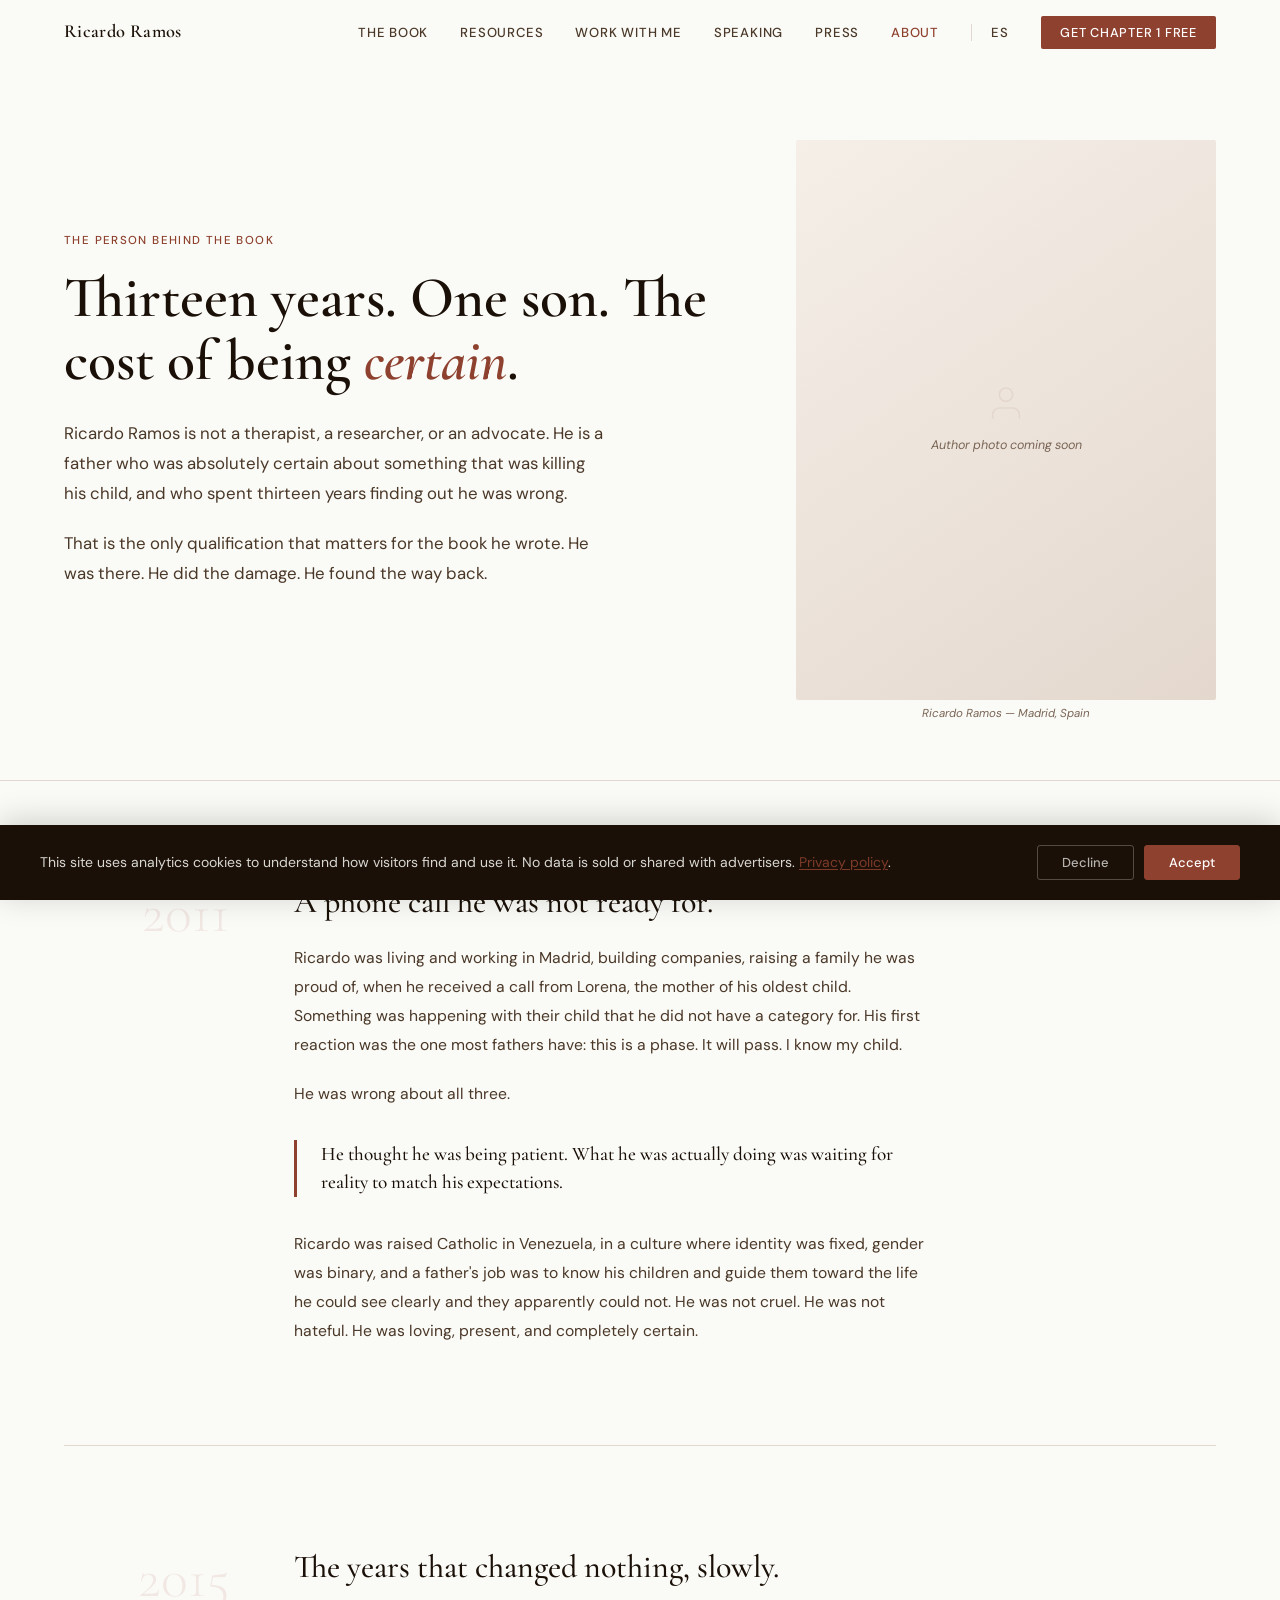
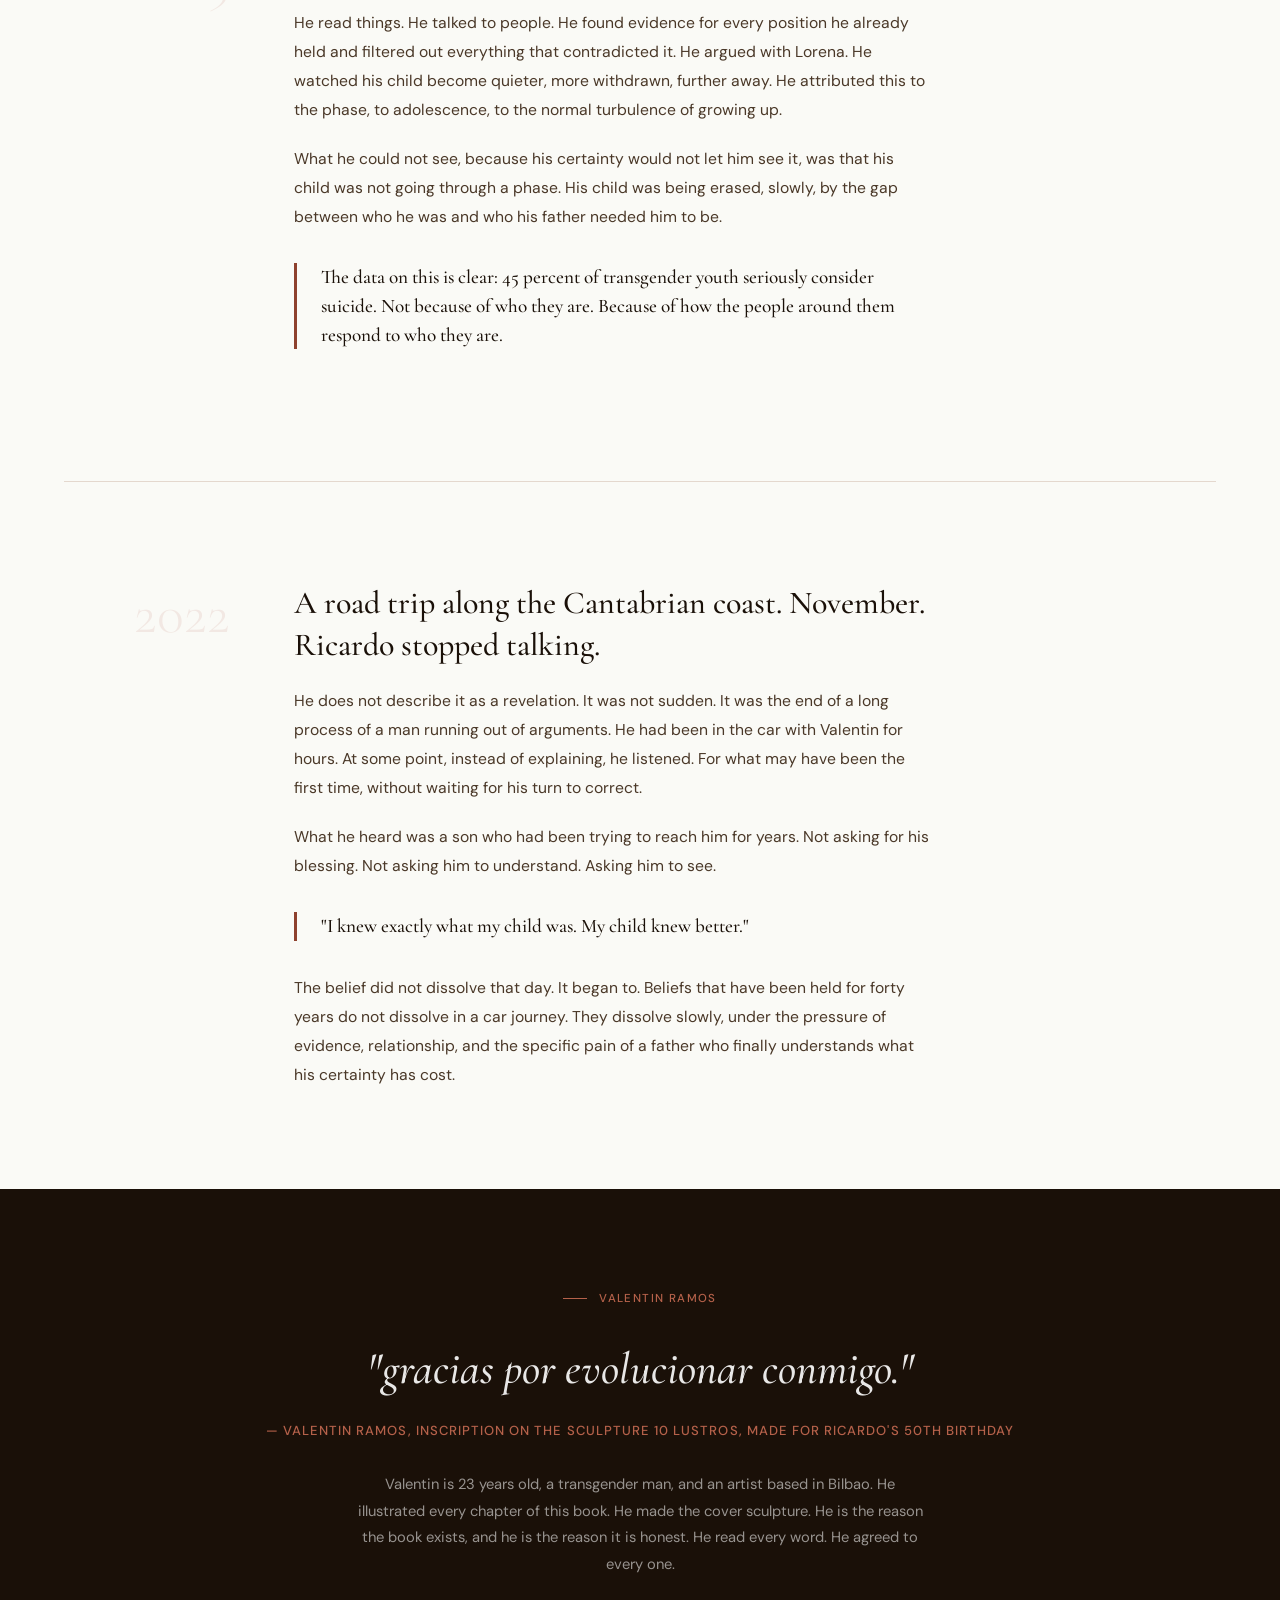
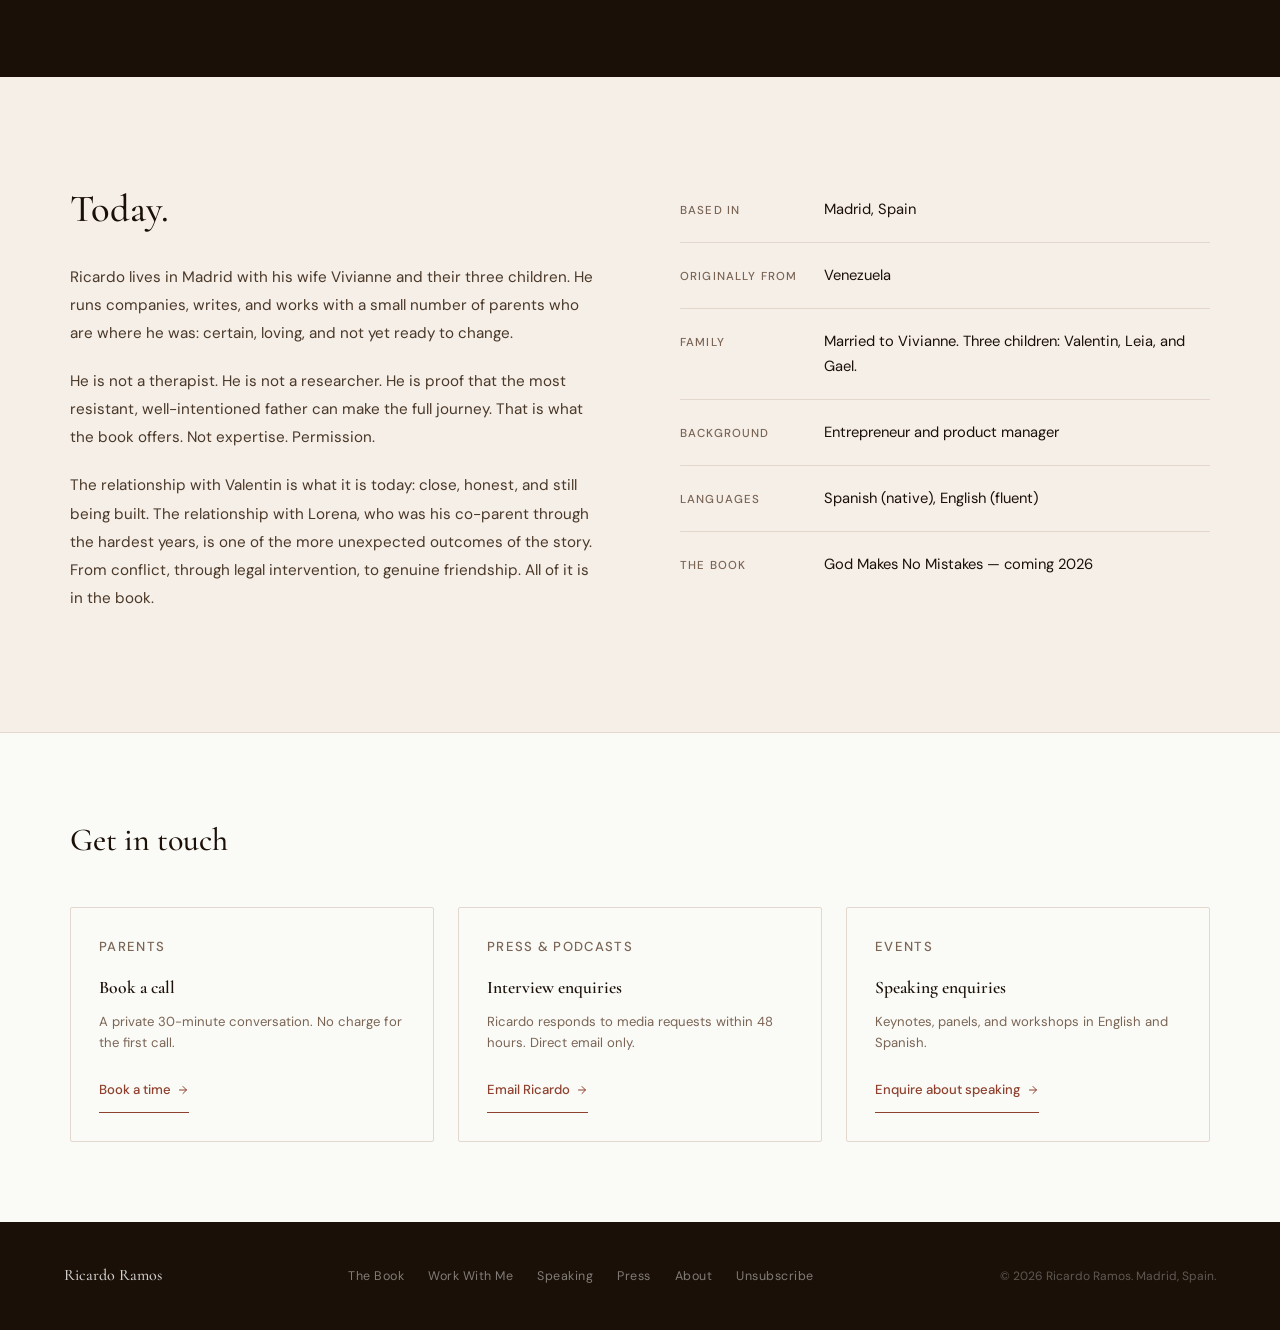
==== commit 6d33bba8: "Add Resources to nav" ====
--- a/about.html
+++ b/about.html
@@ -9,6 +9,11 @@
   <link rel="preconnect" href="https://fonts.gstatic.com" crossorigin />
   <link href="https://fonts.googleapis.com/css2?family=Cormorant+Garamond:ital,wght@0,300;0,400;0,500;0,600;0,700;1,300;1,400;1,600&family=DM+Sans:opsz,wght@9..40,300;9..40,400;9..40,500&display=swap" rel="stylesheet" />
   <link rel="stylesheet" href="/css/styles.css" />
+  <link rel="icon" type="image/x-icon" href="/favicon.ico"/>
+<link rel="icon" type="image/png" sizes="96x96" href="/favicon-96x96.png"/>
+<link rel="icon" type="image/svg+xml" href="/favicon.svg"/>
+<link rel="apple-touch-icon" sizes="180x180" href="/apple-touch-icon.png"/>
+<link rel="manifest" href="/site.webmanifest"/>
   <!-- Open Graph -->
   <meta property="og:type" content="profile" />
   <meta property="og:url" content="https://ricardoramosauthor.com/about" />
@@ -289,6 +294,217 @@
     }
   </style>
 </head>
+<body>
+  <nav class="nav" id="main-nav" role="navigation">
+    <a href="/" class="nav-logo">Ricardo Ramos</a>
+    <ul class="nav-links">
+      <li><a href="/book.html">The Book</a></li>
+      <li><a href="/resources">Resources</a></li>
+      <li><a href="/work-with-me.html">Work With Me</a></li>
+      <li><a href="/speaking.html">Speaking</a></li>
+      <li><a href="/press.html">Press</a></li>
+      <li><a href="/about.html" class="active">About</a></li>
+      <li><a href="https://es.ricardoramosauthor.com" class="nav-lang">ES</a></li>
+      <li><a href="/book.html#chapter1" class="nav-cta">Get Chapter 1 Free</a></li>
+    </ul>
+    <button class="nav-hamburger" id="hamburger" aria-label="Open menu" aria-expanded="false">
+      <span></span><span></span><span></span>
+    </button>
+  </nav>
+  <div class="nav-mobile" id="mobile-nav">
+    <a href="/book.html">The Book</a>
+    <a href="/work-with-me.html">Work With Me</a>
+    <a href="/speaking.html">Speaking</a>
+    <a href="/press.html">Press</a>
+    <a href="/about.html">About</a>
+    <a href="/book.html#chapter1" class="mobile-cta">Get Chapter 1 Free</a>
+    <a href="https://es.ricardoramosauthor.com" style="font-size:0.85rem;color:var(--ink-soft);letter-spacing:0.08em;text-transform:uppercase;">ES</a>
+  </div>
+
+  <!-- HERO -->
+  <section class="about-hero" aria-labelledby="about-heading">
+    <div class="reveal">
+      <p class="eyebrow">The person behind the book</p>
+      <h1 id="about-heading">Thirteen years. One son. The cost of being <em>certain</em>.</h1>
+      <p class="lead">Ricardo Ramos is not a therapist, a researcher, or an advocate. He is a father who was absolutely certain about something that was killing his child, and who spent thirteen years finding out he was wrong.</p>
+      <p class="lead">That is the only qualification that matters for the book he wrote. He was there. He did the damage. He found the way back.</p>
+    </div>
+    <div class="photo-wrap reveal reveal-delay-2">
+      <div class="photo-placeholder" role="img" aria-label="Ricardo Ramos author photo — coming soon">
+        <svg viewBox="0 0 24 24" fill="none" stroke-linecap="round" stroke-linejoin="round"><path d="M20 21v-2a4 4 0 0 0-4-4H8a4 4 0 0 0-4 4v2"/><circle cx="12" cy="7" r="4"/></svg>
+        <p>Author photo coming soon</p>
+      </div>
+      <p class="photo-caption">Ricardo Ramos — Madrid, Spain</p>
+    </div>
+  </section>
+
+  <!-- STORY: THE BEGINNING -->
+  <section class="story-section" aria-label="Ricardo's story">
+    <div class="container">
+      <div class="story-grid">
+        <div class="story-year reveal">2011</div>
+        <div class="story-content reveal reveal-delay-1">
+          <h2>A phone call he was not ready for.</h2>
+          <p>Ricardo was living and working in Madrid, building companies, raising a family he was proud of, when he received a call from Lorena, the mother of his oldest child. Something was happening with their child that he did not have a category for. His first reaction was the one most fathers have: this is a phase. It will pass. I know my child.</p>
+          <p>He was wrong about all three.</p>
+          <div class="pull">He thought he was being patient. What he was actually doing was waiting for reality to match his expectations.</div>
+          <p>Ricardo was raised Catholic in Venezuela, in a culture where identity was fixed, gender was binary, and a father's job was to know his children and guide them toward the life he could see clearly and they apparently could not. He was not cruel. He was not hateful. He was loving, present, and completely certain.</p>
+        </div>
+      </div>
+    </div>
+  </section>
+  <div class="story-divider"></div>
+
+  <!-- STORY: THE MIDDLE -->
+  <section class="story-section">
+    <div class="container">
+      <div class="story-grid">
+        <div class="story-year reveal">2015</div>
+        <div class="story-content reveal reveal-delay-1">
+          <h2>The years that changed nothing, slowly.</h2>
+          <p>He read things. He talked to people. He found evidence for every position he already held and filtered out everything that contradicted it. He argued with Lorena. He watched his child become quieter, more withdrawn, further away. He attributed this to the phase, to adolescence, to the normal turbulence of growing up.</p>
+          <p>What he could not see, because his certainty would not let him see it, was that his child was not going through a phase. His child was being erased, slowly, by the gap between who he was and who his father needed him to be.</p>
+          <div class="pull">The data on this is clear: 45 percent of transgender youth seriously consider suicide. Not because of who they are. Because of how the people around them respond to who they are.</div>
+        </div>
+      </div>
+    </div>
+  </section>
+  <div class="story-divider"></div>
+
+  <!-- STORY: THE TURN -->
+  <section class="story-section">
+    <div class="container">
+      <div class="story-grid">
+        <div class="story-year reveal">2022</div>
+        <div class="story-content reveal reveal-delay-1">
+          <h2>A road trip along the Cantabrian coast. November. Ricardo stopped talking.</h2>
+          <p>He does not describe it as a revelation. It was not sudden. It was the end of a long process of a man running out of arguments. He had been in the car with Valentin for hours. At some point, instead of explaining, he listened. For what may have been the first time, without waiting for his turn to correct.</p>
+          <p>What he heard was a son who had been trying to reach him for years. Not asking for his blessing. Not asking him to understand. Asking him to see.</p>
+          <div class="pull">"I knew exactly what my child was. My child knew better."</div>
+          <p>The belief did not dissolve that day. It began to. Beliefs that have been held for forty years do not dissolve in a car journey. They dissolve slowly, under the pressure of evidence, relationship, and the specific pain of a father who finally understands what his certainty has cost.</p>
+        </div>
+      </div>
+    </div>
+  </section>
+
+  <!-- VALENTIN -->
+  <section class="valentin-section" aria-label="A note about Valentin">
+    <div class="valentin-inner">
+      <p class="valentin-label reveal">Valentin Ramos</p>
+      <blockquote class="reveal reveal-delay-1">
+        "gracias por evolucionar conmigo."
+        <cite>— Valentin Ramos, inscription on the sculpture 10 Lustros, made for Ricardo's 50th birthday</cite>
+      </blockquote>
+      <p class="valentin-context reveal reveal-delay-2">Valentin is 23 years old, a transgender man, and an artist based in Bilbao. He illustrated every chapter of this book. He made the cover sculpture. He is the reason the book exists, and he is the reason it is honest. He read every word. He agreed to every one.</p>
+    </div>
+  </section>
+
+  <!-- TODAY -->
+  <section class="today-section" aria-labelledby="today-heading">
+    <div class="container">
+      <div class="today-grid">
+        <div class="today-copy reveal">
+          <h2 id="today-heading">Today.</h2>
+          <p>Ricardo lives in Madrid with his wife Vivianne and their three children. He runs companies, writes, and works with a small number of parents who are where he was: certain, loving, and not yet ready to change.</p>
+          <p>He is not a therapist. He is not a researcher. He is proof that the most resistant, well-intentioned father can make the full journey. That is what the book offers. Not expertise. Permission.</p>
+          <p>The relationship with Valentin is what it is today: close, honest, and still being built. The relationship with Lorena, who was his co-parent through the hardest years, is one of the more unexpected outcomes of the story. From conflict, through legal intervention, to genuine friendship. All of it is in the book.</p>
+        </div>
+        <div class="today-facts reveal reveal-delay-1">
+          <div class="today-fact">
+            <span class="fact-key">Based in</span>
+            <span class="fact-val">Madrid, Spain</span>
+          </div>
+          <div class="today-fact">
+            <span class="fact-key">Originally from</span>
+            <span class="fact-val">Venezuela</span>
+          </div>
+          <div class="today-fact">
+            <span class="fact-key">Family</span>
+            <span class="fact-val">Married to Vivianne. Three children: Valentin, Leia, and Gael.</span>
+          </div>
+          <div class="today-fact">
+            <span class="fact-key">Background</span>
+            <span class="fact-val">Entrepreneur and product manager</span>
+          </div>
+          <div class="today-fact">
+            <span class="fact-key">Languages</span>
+            <span class="fact-val">Spanish (native), English (fluent)</span>
+          </div>
+          <div class="today-fact">
+            <span class="fact-key">The book</span>
+            <span class="fact-val">God Makes No Mistakes — coming 2026</span>
+          </div>
+        </div>
+      </div>
+    </div>
+  </section>
+
+  <!-- CONTACT -->
+  <section class="contact-section" aria-labelledby="contact-heading">
+    <div class="container">
+      <h2 class="reveal" id="contact-heading">Get in touch</h2>
+      <div class="contact-grid">
+        <div class="contact-card reveal">
+          <p class="contact-card-label">Parents</p>
+          <h3>Book a call</h3>
+          <p>A private 30-minute conversation. No charge for the first call.</p>
+          <a href="/work-with-me.html" class="contact-link">
+            Book a time
+            <svg width="12" height="12" viewBox="0 0 24 24" fill="none" stroke="currentColor" stroke-width="2" stroke-linecap="round" stroke-linejoin="round"><line x1="5" y1="12" x2="19" y2="12"/><polyline points="12 5 19 12 12 19"/></svg>
+          </a>
+        </div>
+        <div class="contact-card reveal reveal-delay-1">
+          <p class="contact-card-label">Press &amp; podcasts</p>
+          <h3>Interview enquiries</h3>
+          <p>Ricardo responds to media requests within 48 hours. Direct email only.</p>
+          <a href="mailto:ricardo@ricardoramosauthor.com" class="contact-link">
+            Email Ricardo
+            <svg width="12" height="12" viewBox="0 0 24 24" fill="none" stroke="currentColor" stroke-width="2" stroke-linecap="round" stroke-linejoin="round"><line x1="5" y1="12" x2="19" y2="12"/><polyline points="12 5 19 12 12 19"/></svg>
+          </a>
+        </div>
+        <div class="contact-card reveal reveal-delay-2">
+          <p class="contact-card-label">Events</p>
+          <h3>Speaking enquiries</h3>
+          <p>Keynotes, panels, and workshops in English and Spanish.</p>
+          <a href="/speaking.html#booking" class="contact-link">
+            Enquire about speaking
+            <svg width="12" height="12" viewBox="0 0 24 24" fill="none" stroke="currentColor" stroke-width="2" stroke-linecap="round" stroke-linejoin="round"><line x1="5" y1="12" x2="19" y2="12"/><polyline points="12 5 19 12 12 19"/></svg>
+          </a>
+        </div>
+      </div>
+    </div>
+  </section>
+
+  <footer>
+    <span class="footer-brand">Ricardo Ramos</span>
+    <ul class="footer-links">
+      <li><a href="/book.html">The Book</a></li>
+      <li><a href="/work-with-me.html">Work With Me</a></li>
+      <li><a href="/speaking.html">Speaking</a></li>
+      <li><a href="/press.html">Press</a></li>
+      <li><a href="/about.html">About</a></li>
+      <li><a href="/unsubscribe.html">Unsubscribe</a></li>
+    </ul>
+    <p class="footer-copy">© 2026 Ricardo Ramos. Madrid, Spain.</p>
+  </footer>
+
+  <script>
+    const nav = document.getElementById('main-nav');
+    window.addEventListener('scroll', () => { nav.classList.toggle('scrolled', window.scrollY > 40); }, { passive: true });
+    const burger = document.getElementById('hamburger');
+    const mobileNav = document.getElementById('mobile-nav');
+    burger.addEventListener('click', () => {
+      const open = burger.classList.toggle('open');
+      mobileNav.classList.toggle('open', open);
+      burger.setAttribute('aria-expanded', open);
+      document.body.style.overflow = open ? 'hidden' : '';
+    });
+    mobileNav.querySelectorAll('a').forEach(l => { l.addEventListener('click', () => { burger.classList.remove('open'); mobileNav.classList.remove('open'); document.body.style.overflow = ''; }); });
+    document.querySelectorAll('.reveal').forEach(el => {
+      const ro = new IntersectionObserver(e => { e.forEach(x => { if (x.isIntersecting) { x.target.classList.add('visible'); ro.unobserve(x.target); } }); }, { threshold: 0.1 });
+      ro.observe(el);
+    });
+  </script>
   <!-- GDPR CONSENT BANNER -->
 <style>
   #consent-banner {
@@ -402,219 +618,5 @@
   })();
 </script>
 <!-- END GDPR CONSENT BANNER -->
-<body>
-  <!-- Google Tag Manager (noscript) -->
-<noscript><iframe src="https://www.googletagmanager.com/ns.html?id=GTM-TWHP7VLN"
-height="0" width="0" style="display:none;visibility:hidden"></iframe></noscript>
-<!-- End Google Tag Manager (noscript) -->
-  <nav class="nav" id="main-nav" role="navigation">
-    <a href="/" class="nav-logo">Ricardo Ramos</a>
-    <ul class="nav-links">
-      <li><a href="/book.html">The Book</a></li>
-      <li><a href="/work-with-me.html">Work With Me</a></li>
-      <li><a href="/speaking.html">Speaking</a></li>
-      <li><a href="/press.html">Press</a></li>
-      <li><a href="/about.html" class="active">About</a></li>
-      <li><a href="https://es.ricardoramosauthor.com" class="nav-lang">ES</a></li>
-      <li><a href="/book.html#chapter1" class="nav-cta">Get Chapter 1 Free</a></li>
-    </ul>
-    <button class="nav-hamburger" id="hamburger" aria-label="Open menu" aria-expanded="false">
-      <span></span><span></span><span></span>
-    </button>
-  </nav>
-  <div class="nav-mobile" id="mobile-nav">
-    <a href="/book.html">The Book</a>
-    <a href="/work-with-me.html">Work With Me</a>
-    <a href="/speaking.html">Speaking</a>
-    <a href="/press.html">Press</a>
-    <a href="/about.html">About</a>
-    <a href="/book.html#chapter1" class="mobile-cta">Get Chapter 1 Free</a>
-    <a href="https://es.ricardoramosauthor.com" style="font-size:0.85rem;color:var(--ink-soft);letter-spacing:0.08em;text-transform:uppercase;">ES</a>
-  </div>
-
-  <!-- HERO -->
-  <section class="about-hero" aria-labelledby="about-heading">
-    <div class="reveal">
-      <p class="eyebrow">The person behind the book</p>
-      <h1 id="about-heading">Thirteen years. One son. The cost of being <em>certain</em>.</h1>
-      <p class="lead">Ricardo Ramos is not a therapist, a researcher, or an advocate. He is a father who was absolutely certain about something that was killing his child, and who spent thirteen years finding out he was wrong.</p>
-      <p class="lead">That is the only qualification that matters for the book he wrote. He was there. He did the damage. He found the way back.</p>
-    </div>
-    <div class="photo-wrap reveal reveal-delay-2">
-      <div class="photo-placeholder" role="img" aria-label="Ricardo Ramos author photo — coming soon">
-        <svg viewBox="0 0 24 24" fill="none" stroke-linecap="round" stroke-linejoin="round"><path d="M20 21v-2a4 4 0 0 0-4-4H8a4 4 0 0 0-4 4v2"/><circle cx="12" cy="7" r="4"/></svg>
-        <p>Author photo coming soon</p>
-      </div>
-      <p class="photo-caption">Ricardo Ramos — Madrid, Spain</p>
-    </div>
-  </section>
-
-  <!-- STORY: THE BEGINNING -->
-  <section class="story-section" aria-label="Ricardo's story">
-    <div class="container">
-      <div class="story-grid">
-        <div class="story-year reveal">2011</div>
-        <div class="story-content reveal reveal-delay-1">
-          <h2>A phone call he was not ready for.</h2>
-          <p>Ricardo was living and working in Madrid, building companies, raising a family he was proud of, when he received a call from Lorena, the mother of his oldest child. Something was happening with their child that he did not have a category for. His first reaction was the one most fathers have: this is a phase. It will pass. I know my child.</p>
-          <p>He was wrong about all three.</p>
-          <div class="pull">He thought he was being patient. What he was actually doing was waiting for reality to match his expectations.</div>
-          <p>Ricardo was raised Catholic in Venezuela, in a culture where identity was fixed, gender was binary, and a father's job was to know his children and guide them toward the life he could see clearly and they apparently could not. He was not cruel. He was not hateful. He was loving, present, and completely certain.</p>
-        </div>
-      </div>
-    </div>
-  </section>
-  <div class="story-divider"></div>
-
-  <!-- STORY: THE MIDDLE -->
-  <section class="story-section">
-    <div class="container">
-      <div class="story-grid">
-        <div class="story-year reveal">2015</div>
-        <div class="story-content reveal reveal-delay-1">
-          <h2>The years that changed nothing, slowly.</h2>
-          <p>He read things. He talked to people. He found evidence for every position he already held and filtered out everything that contradicted it. He argued with Lorena. He watched his child become quieter, more withdrawn, further away. He attributed this to the phase, to adolescence, to the normal turbulence of growing up.</p>
-          <p>What he could not see, because his certainty would not let him see it, was that his child was not going through a phase. His child was being erased, slowly, by the gap between who he was and who his father needed him to be.</p>
-          <div class="pull">The data on this is clear: 45 percent of transgender youth seriously consider suicide. Not because of who they are. Because of how the people around them respond to who they are.</div>
-        </div>
-      </div>
-    </div>
-  </section>
-  <div class="story-divider"></div>
-
-  <!-- STORY: THE TURN -->
-  <section class="story-section">
-    <div class="container">
-      <div class="story-grid">
-        <div class="story-year reveal">2022</div>
-        <div class="story-content reveal reveal-delay-1">
-          <h2>A road trip along the Cantabrian coast. November. Ricardo stopped talking.</h2>
-          <p>He does not describe it as a revelation. It was not sudden. It was the end of a long process of a man running out of arguments. He had been in the car with Valentin for hours. At some point, instead of explaining, he listened. For what may have been the first time, without waiting for his turn to correct.</p>
-          <p>What he heard was a son who had been trying to reach him for years. Not asking for his blessing. Not asking him to understand. Asking him to see.</p>
-          <div class="pull">"I knew exactly what my child was. My child knew better."</div>
-          <p>The belief did not dissolve that day. It began to. Beliefs that have been held for forty years do not dissolve in a car journey. They dissolve slowly, under the pressure of evidence, relationship, and the specific pain of a father who finally understands what his certainty has cost.</p>
-        </div>
-      </div>
-    </div>
-  </section>
-
-  <!-- VALENTIN -->
-  <section class="valentin-section" aria-label="A note about Valentin">
-    <div class="valentin-inner">
-      <p class="valentin-label reveal">Valentin Ramos</p>
-      <blockquote class="reveal reveal-delay-1">
-        "gracias por evolucionar conmigo."
-        <cite>— Valentin Ramos, inscription on the sculpture 10 Lustros, made for Ricardo's 50th birthday</cite>
-      </blockquote>
-      <p class="valentin-context reveal reveal-delay-2">Valentin is 23 years old, a transgender man, and an artist based in Bilbao. He illustrated every chapter of this book. He made the cover sculpture. He is the reason the book exists, and he is the reason it is honest. He read every word. He agreed to every one.</p>
-    </div>
-  </section>
-
-  <!-- TODAY -->
-  <section class="today-section" aria-labelledby="today-heading">
-    <div class="container">
-      <div class="today-grid">
-        <div class="today-copy reveal">
-          <h2 id="today-heading">Today.</h2>
-          <p>Ricardo lives in Madrid with his wife Vivianne and their three children. He runs companies, writes, and works with a small number of parents who are where he was: certain, loving, and not yet ready to change.</p>
-          <p>He is not a therapist. He is not a researcher. He is proof that the most resistant, well-intentioned father can make the full journey. That is what the book offers. Not expertise. Permission.</p>
-          <p>The relationship with Valentin is what it is today: close, honest, and still being built. The relationship with Lorena, who was his co-parent through the hardest years, is one of the more unexpected outcomes of the story. From conflict, through legal intervention, to genuine friendship. All of it is in the book.</p>
-        </div>
-        <div class="today-facts reveal reveal-delay-1">
-          <div class="today-fact">
-            <span class="fact-key">Based in</span>
-            <span class="fact-val">Madrid, Spain</span>
-          </div>
-          <div class="today-fact">
-            <span class="fact-key">Originally from</span>
-            <span class="fact-val">Venezuela</span>
-          </div>
-          <div class="today-fact">
-            <span class="fact-key">Family</span>
-            <span class="fact-val">Married to Vivianne. Three children: Valentin, Leia, and Gael.</span>
-          </div>
-          <div class="today-fact">
-            <span class="fact-key">Background</span>
-            <span class="fact-val">Entrepreneur and product manager</span>
-          </div>
-          <div class="today-fact">
-            <span class="fact-key">Languages</span>
-            <span class="fact-val">Spanish (native), English (fluent)</span>
-          </div>
-          <div class="today-fact">
-            <span class="fact-key">The book</span>
-            <span class="fact-val">God Makes No Mistakes — coming 2026</span>
-          </div>
-        </div>
-      </div>
-    </div>
-  </section>
-
-  <!-- CONTACT -->
-  <section class="contact-section" aria-labelledby="contact-heading">
-    <div class="container">
-      <h2 class="reveal" id="contact-heading">Get in touch</h2>
-      <div class="contact-grid">
-        <div class="contact-card reveal">
-          <p class="contact-card-label">Parents</p>
-          <h3>Book a call</h3>
-          <p>A private 30-minute conversation. No charge for the first call.</p>
-          <a href="/work-with-me.html" class="contact-link">
-            Book a time
-            <svg width="12" height="12" viewBox="0 0 24 24" fill="none" stroke="currentColor" stroke-width="2" stroke-linecap="round" stroke-linejoin="round"><line x1="5" y1="12" x2="19" y2="12"/><polyline points="12 5 19 12 12 19"/></svg>
-          </a>
-        </div>
-        <div class="contact-card reveal reveal-delay-1">
-          <p class="contact-card-label">Press &amp; podcasts</p>
-          <h3>Interview enquiries</h3>
-          <p>Ricardo responds to media requests within 48 hours. Direct email only.</p>
-          <a href="mailto:ricardo@ricardoramosauthor.com" class="contact-link">
-            Email Ricardo
-            <svg width="12" height="12" viewBox="0 0 24 24" fill="none" stroke="currentColor" stroke-width="2" stroke-linecap="round" stroke-linejoin="round"><line x1="5" y1="12" x2="19" y2="12"/><polyline points="12 5 19 12 12 19"/></svg>
-          </a>
-        </div>
-        <div class="contact-card reveal reveal-delay-2">
-          <p class="contact-card-label">Events</p>
-          <h3>Speaking enquiries</h3>
-          <p>Keynotes, panels, and workshops in English and Spanish.</p>
-          <a href="/speaking.html#booking" class="contact-link">
-            Enquire about speaking
-            <svg width="12" height="12" viewBox="0 0 24 24" fill="none" stroke="currentColor" stroke-width="2" stroke-linecap="round" stroke-linejoin="round"><line x1="5" y1="12" x2="19" y2="12"/><polyline points="12 5 19 12 12 19"/></svg>
-          </a>
-        </div>
-      </div>
-    </div>
-  </section>
-
-  <footer>
-    <span class="footer-brand">Ricardo Ramos</span>
-    <ul class="footer-links">
-      <li><a href="/book.html">The Book</a></li>
-      <li><a href="/work-with-me.html">Work With Me</a></li>
-      <li><a href="/speaking.html">Speaking</a></li>
-      <li><a href="/press.html">Press</a></li>
-      <li><a href="/about.html">About</a></li>
-      <li><a href="/unsubscribe.html">Unsubscribe</a></li>
-    </ul>
-    <p class="footer-copy">© 2026 Ricardo Ramos. Madrid, Spain.</p>
-  </footer>
-
-  <script>
-    const nav = document.getElementById('main-nav');
-    window.addEventListener('scroll', () => { nav.classList.toggle('scrolled', window.scrollY > 40); }, { passive: true });
-    const burger = document.getElementById('hamburger');
-    const mobileNav = document.getElementById('mobile-nav');
-    burger.addEventListener('click', () => {
-      const open = burger.classList.toggle('open');
-      mobileNav.classList.toggle('open', open);
-      burger.setAttribute('aria-expanded', open);
-      document.body.style.overflow = open ? 'hidden' : '';
-    });
-    mobileNav.querySelectorAll('a').forEach(l => { l.addEventListener('click', () => { burger.classList.remove('open'); mobileNav.classList.remove('open'); document.body.style.overflow = ''; }); });
-    document.querySelectorAll('.reveal').forEach(el => {
-      const ro = new IntersectionObserver(e => { e.forEach(x => { if (x.isIntersecting) { x.target.classList.add('visible'); ro.unobserve(x.target); } }); }, { threshold: 0.1 });
-      ro.observe(el);
-    });
-  </script>
 </body>
 </html>
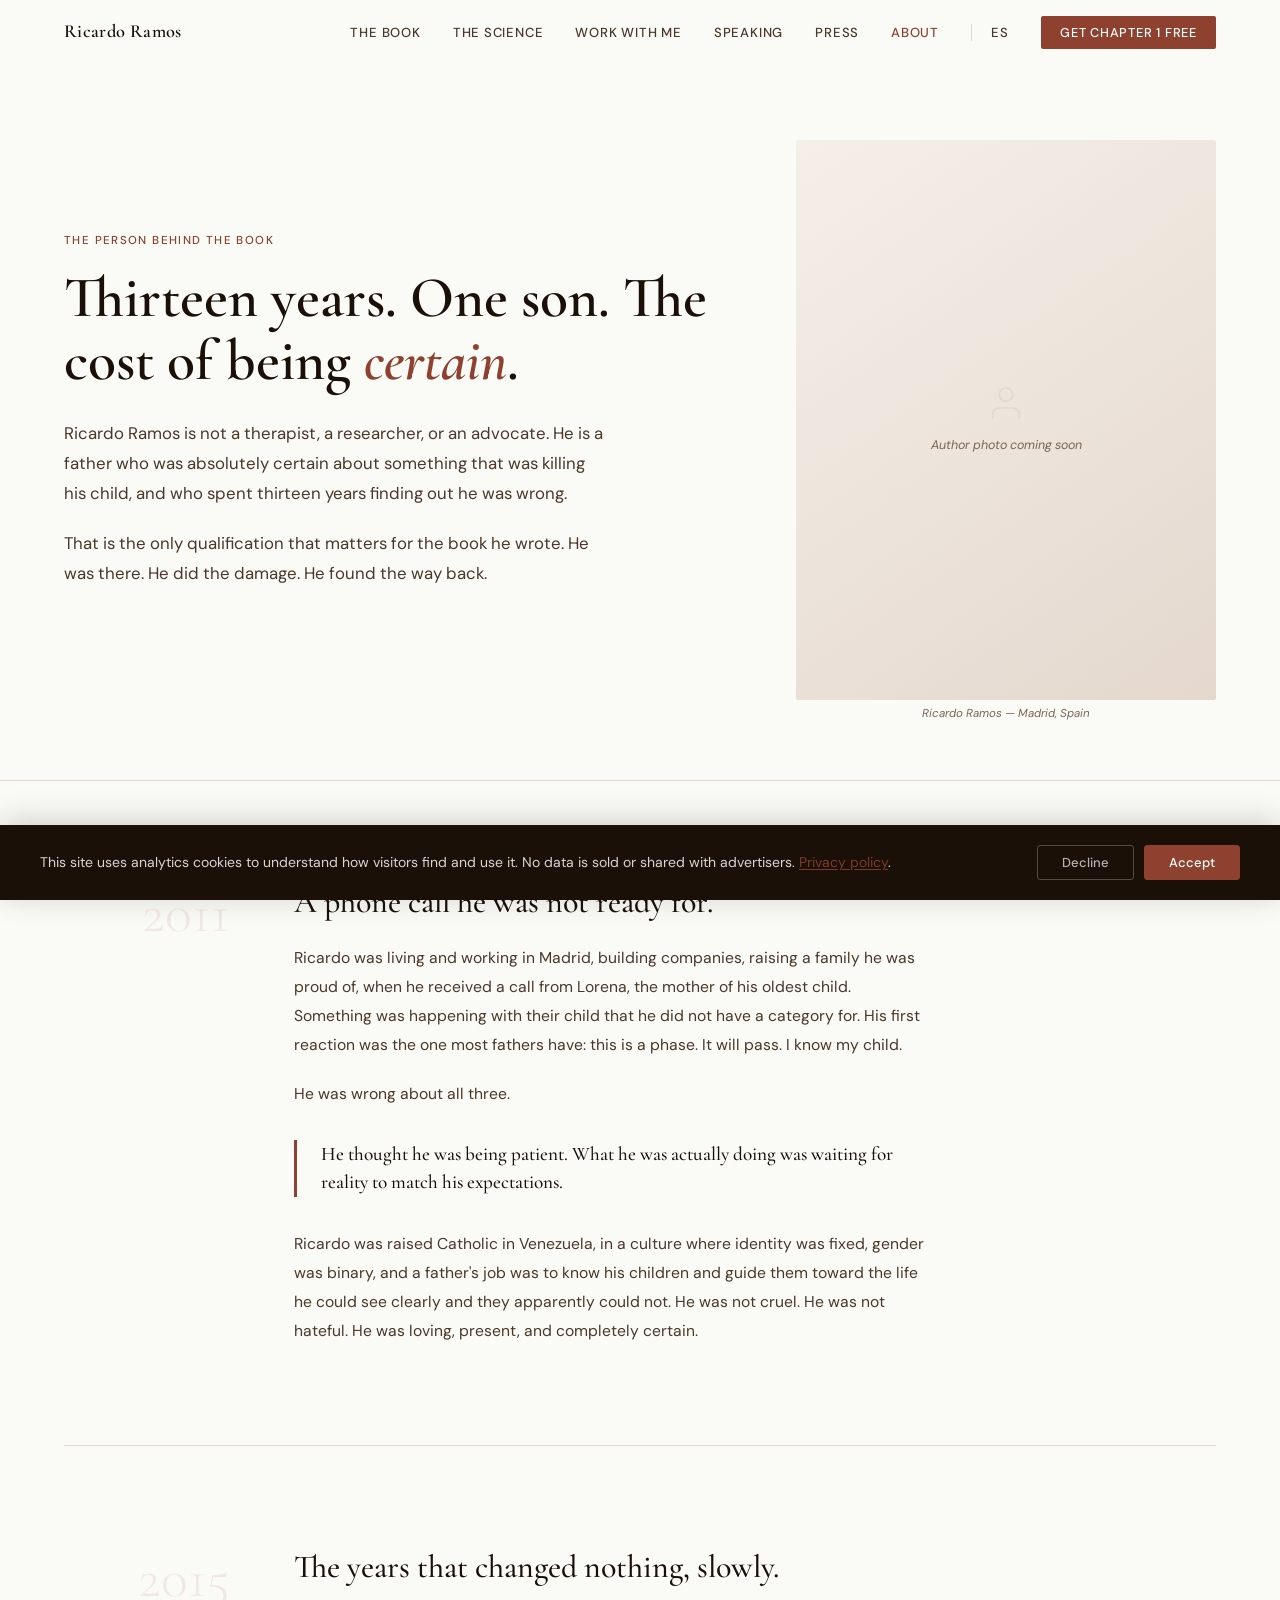
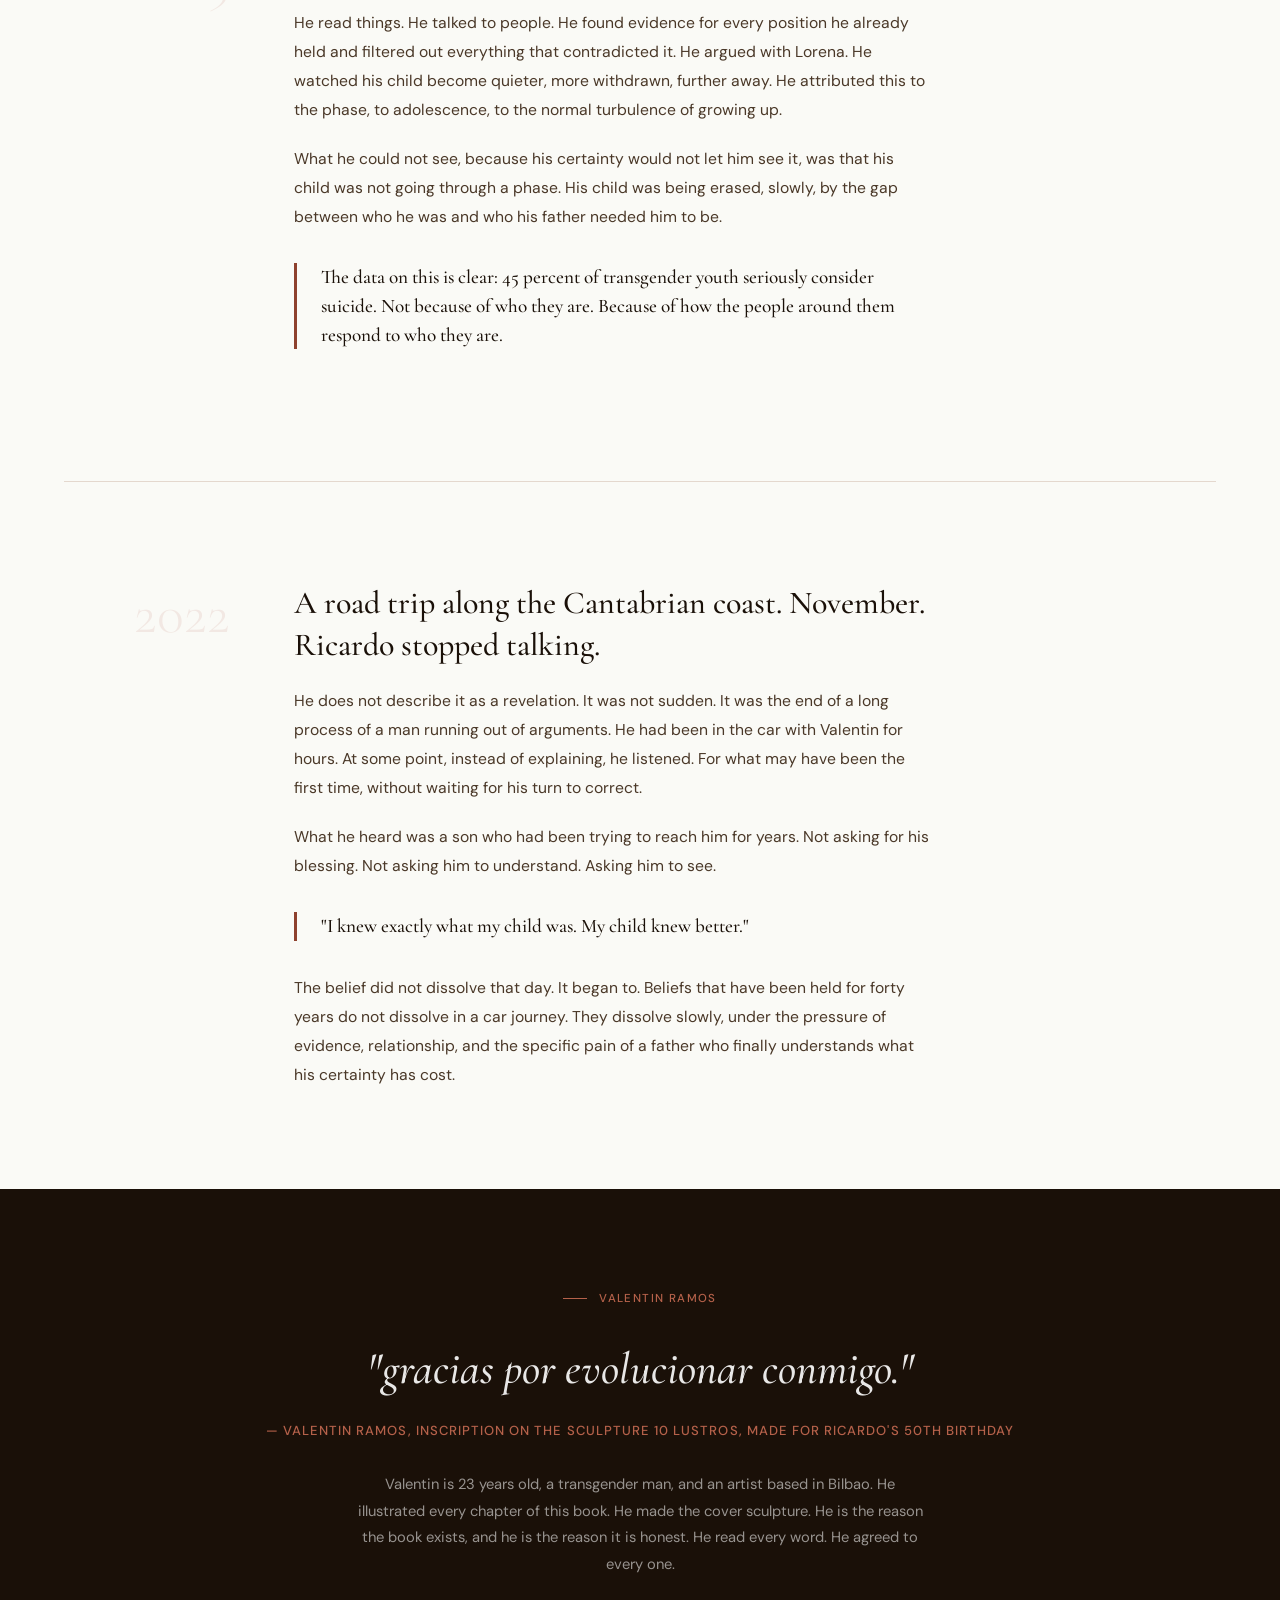
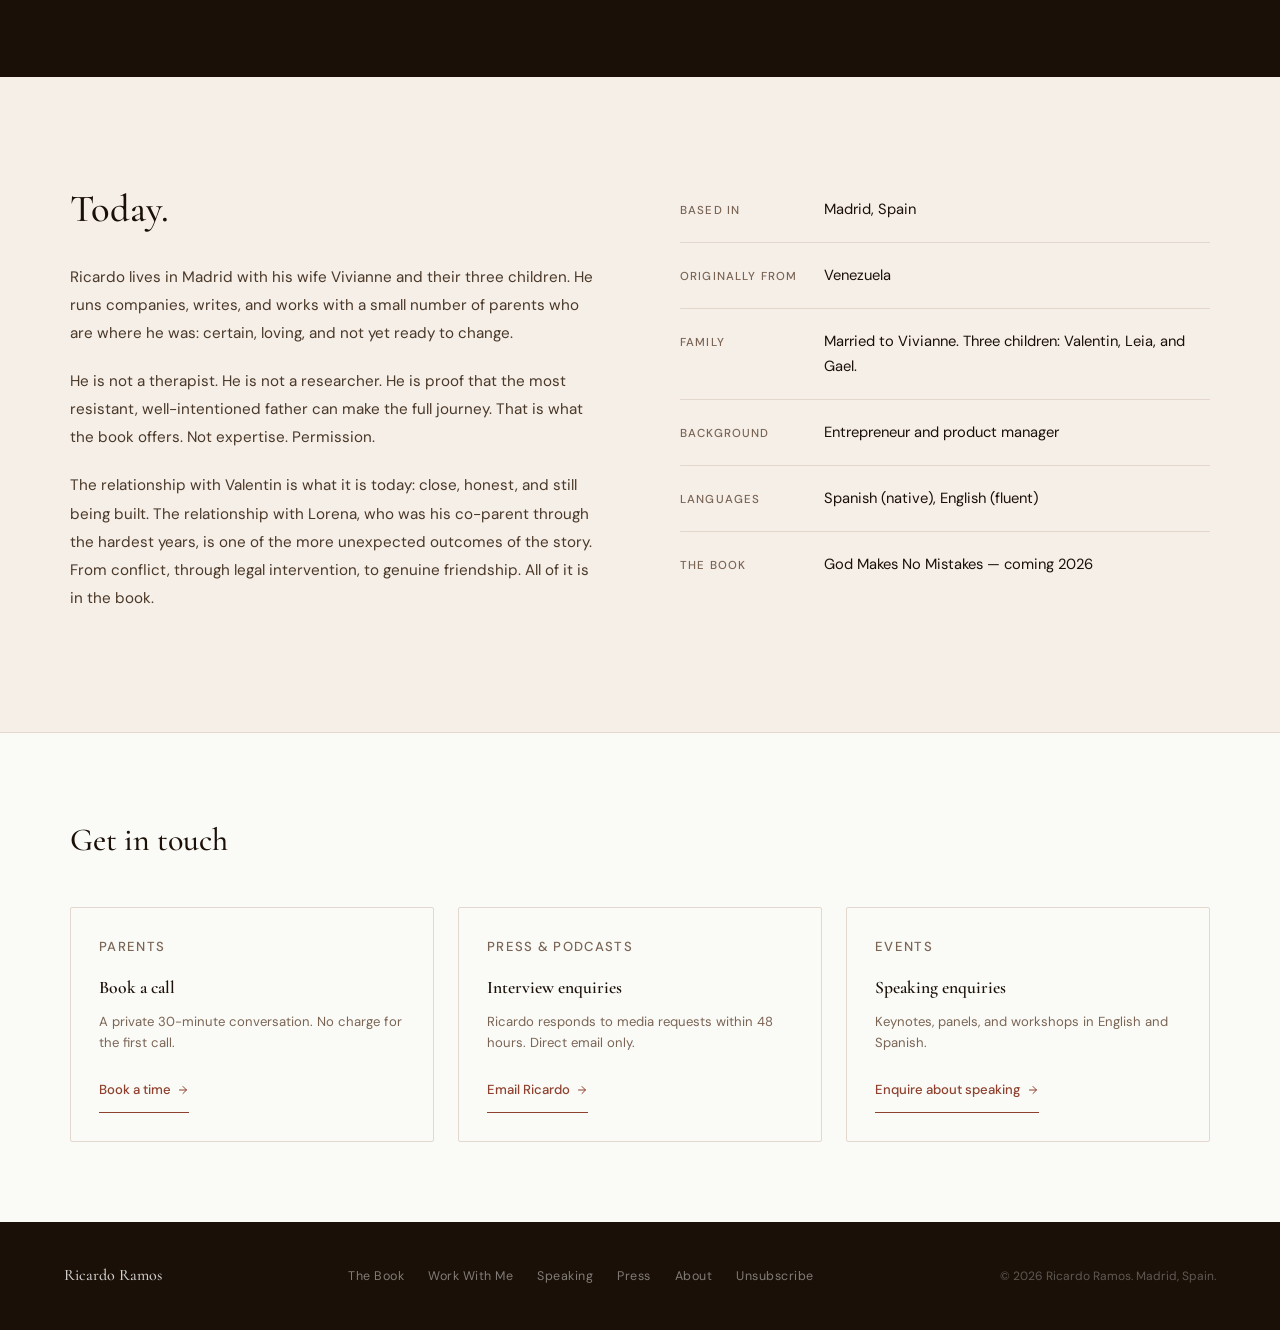
==== commit 74cc1b8d: "nav: add The Science to all pages, rename from Resources" ====
--- a/about.html
+++ b/about.html
@@ -299,7 +299,7 @@
     <a href="/" class="nav-logo">Ricardo Ramos</a>
     <ul class="nav-links">
       <li><a href="/book.html">The Book</a></li>
-      <li><a href="/resources">Resources</a></li>
+      <li><a href="/resources">The Science</a></li>
       <li><a href="/work-with-me.html">Work With Me</a></li>
       <li><a href="/speaking.html">Speaking</a></li>
       <li><a href="/press.html">Press</a></li>
@@ -313,6 +313,7 @@
   </nav>
   <div class="nav-mobile" id="mobile-nav">
     <a href="/book.html">The Book</a>
+    <a href="/resources">The Science</a>
     <a href="/work-with-me.html">Work With Me</a>
     <a href="/speaking.html">Speaking</a>
     <a href="/press.html">Press</a>
@@ -457,7 +458,7 @@
           <p class="contact-card-label">Press &amp; podcasts</p>
           <h3>Interview enquiries</h3>
           <p>Ricardo responds to media requests within 48 hours. Direct email only.</p>
-          <a href="mailto:ricardo@ricardoramosauthor.com" class="contact-link">
+          <a href="/cdn-cgi/l/email-protection#ff8d969c9e8d9b90bf8d969c9e8d9b908d9e92908c9e8a8b97908dd19c9092" class="contact-link">
             Email Ricardo
             <svg width="12" height="12" viewBox="0 0 24 24" fill="none" stroke="currentColor" stroke-width="2" stroke-linecap="round" stroke-linejoin="round"><line x1="5" y1="12" x2="19" y2="12"/><polyline points="12 5 19 12 12 19"/></svg>
           </a>
@@ -488,7 +489,7 @@
     <p class="footer-copy">© 2026 Ricardo Ramos. Madrid, Spain.</p>
   </footer>
 
-  <script>
+  <script data-cfasync="false" src="/cdn-cgi/scripts/5c5dd728/cloudflare-static/email-decode.min.js"></script><script>
     const nav = document.getElementById('main-nav');
     window.addEventListener('scroll', () => { nav.classList.toggle('scrolled', window.scrollY > 40); }, { passive: true });
     const burger = document.getElementById('hamburger');
